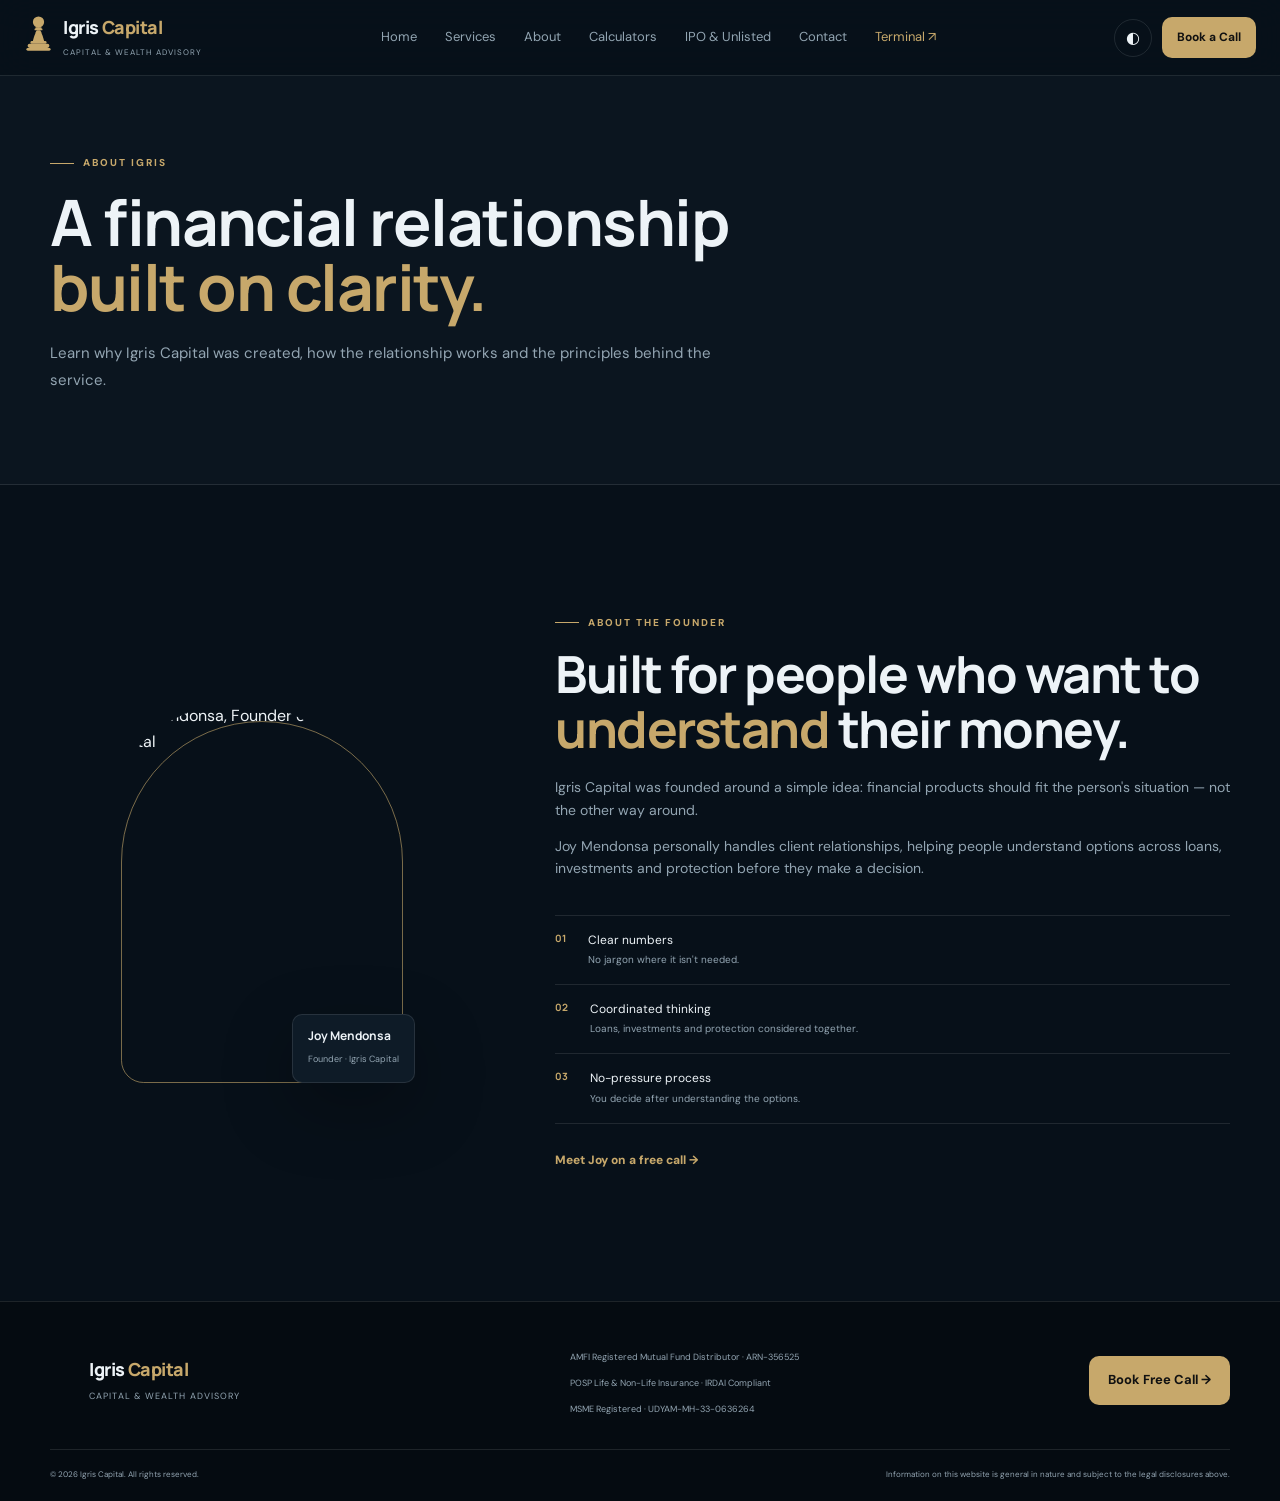
==== about.html @ 0362c97d "Update about.html" ====
<!doctype html><html lang="en"><head><meta charset="utf-8"><meta name="viewport" content="width=device-width,initial-scale=1">
<meta name="description" content="Igris Capital — Capital & Wealth Advisory">
<title>About | Igris Capital</title>
<link rel="icon" type="image/png" href="assets/igris-mark.png">
<link rel="preconnect" href="https://fonts.googleapis.com"><link rel="preconnect" href="https://fonts.gstatic.com" crossorigin>
<link href="https://fonts.googleapis.com/css2?family=DM+Sans:wght@400;500;600;700&family=Manrope:wght@500;600;700;800&display=swap" rel="stylesheet">
<link rel="stylesheet" href="styles.css"></head><body>
<div class="progress" id="progress"></div><header class="site-header" id="siteHeader">
<a aria-label="Igris Capital home" class="brand" href="index.html">
<span aria-hidden="true" class="brand-mark">
<svg role="img" viewbox="0 0 72 104">
<circle cx="36" cy="15" r="14"></circle><rect height="4" rx="2" width="16" x="28" y="28"></rect>
<rect height="4.5" rx="2.25" width="20" x="26" y="31"></rect>
<path d="M32 35.5C30 38 28 41 28 44c-2 4-4 10-6 18h28c-2-8-4-14-6-18 0-3-2-6-4-8.5z"></path>
<rect height="7" rx="3.5" width="40" x="16" y="62"></rect><rect height="10" rx="5" width="54" x="9" y="69"></rect><rect height="7" rx="3.5" width="60" x="6" y="79"></rect>
</svg>
</span>
<span><strong>Igris</strong><b>Capital</b><small>Capital &amp; Wealth Advisory</small></span>
</a>
<nav aria-label="Primary" class="desktop-nav">
<a href="index.html">Home</a><a href="services.html">Services</a><a href="about.html">About</a>
<a href="calculators.html">Calculators</a><a href="unlisted.html">IPO &amp; Unlisted</a><a href="contact.html">Contact</a>
<a class="nav-external" href="https://terminal.igriscapital.in" rel="noopener">Terminal ↗</a>
</nav>
<div class="header-actions">
<button aria-label="Toggle dark mode" class="theme-btn" id="themeBtn">◐</button>
<a class="btn btn-primary small" href="https://calendly.com/joy-igriscapital/30min" rel="noopener">Book a Call</a>
<button aria-label="Open menu" class="menu-btn" id="menuBtn"><i></i><i></i><i></i></button>
</div>
</header><div class="mobile-menu" id="mobileMenu">
<a href="index.html">Home</a><a href="services.html">Services</a><a href="about.html">About</a>
<a href="calculators.html">Calculators</a><a href="unlisted.html">IPO &amp; Unlisted</a><a href="contact.html">Contact</a>
<a href="https://terminal.igriscapital.in" rel="noopener">Igris Terminal ↗</a>
<a class="mobile-book" href="https://calendly.com/joy-igriscapital/30min" rel="noopener">Book Free Consultation</a>
</div><main><section class="page-title"><div class="container"><div class="eyebrow"><span></span> About Igris</div><h1>A financial relationship<br><em>built on clarity.</em></h1><p>Learn why Igris Capital was created, how the relationship works and the principles behind the service.</p></div></section><section class="about-section" id="about">
<div class="container about-grid">
<div class="portrait-wrap reveal"><div class="portrait-ring"></div><img alt="Joy Mendonsa, Founder of Igris Capital" src="assets/founder.jpg"/><div class="portrait-tag"><strong>Joy Mendonsa</strong><span>Founder · Igris Capital</span></div></div>
<div class="about-copy reveal delay-1"><div class="eyebrow"><span></span> About the founder</div><h2>Built for people who want to <em>understand</em> their money.</h2>
<p>Igris Capital was founded around a simple idea: financial products should fit the person's situation — not the other way around.</p>
<p>Joy Mendonsa personally handles client relationships, helping people understand options across loans, investments and protection before they make a decision.</p>
<div class="principles"><div><b>01</b><span>Clear numbers<br/><small>No jargon where it isn't needed.</small></span></div><div><b>02</b><span>Coordinated thinking<br/><small>Loans, investments and protection considered together.</small></span></div><div><b>03</b><span>No-pressure process<br/><small>You decide after understanding the options.</small></span></div></div>
<a class="text-link" href="https://calendly.com/joy-igriscapital/30min" rel="noopener">Meet Joy on a free call →</a>
</div>
</div>
</section></main><footer>
<div class="container footer-top">
<a class="brand" href="index.html"><span class="brand-mark"><svg viewbox="0 0 72 104"><use href="#footerPawn"></use></svg></span><span><strong>Igris</strong><b>Capital</b><small>Capital &amp; Wealth Advisory</small></span></a>
<div><small>AMFI Registered Mutual Fund Distributor · ARN-356525<br/>POSP Life &amp; Non-Life Insurance · IRDAI Compliant<br/>MSME Registered · UDYAM-MH-33-0636264</small></div>
<a class="btn btn-primary" href="https://calendly.com/joy-igriscapital/30min" rel="noopener">Book Free Call →</a>
</div>
<div class="container footer-bottom"><span>© 2026 Igris Capital. All rights reserved.</span><span>Information on this website is general in nature and subject to the legal disclosures above.</span></div>
</footer>
<script src="stats.js"></script><script src="app.js"></script></body></html>
---- styles.css ----
:root{--bg:#071019;--bg2:#0b151f;--card:#0e1b27;--text:#edf3f7;--muted:#93a5b2;--line:rgba(255,255,255,.10);--accent:#c7a86b;--accent2:#e1c98f;--white:#fff;--shadow:0 24px 70px rgba(0,0,0,.28)}
:root.light{--bg:#f6f4ef;--bg2:#eeece6;--card:#fff;--text:#15212b;--muted:#61707b;--line:rgba(21,33,43,.12);--accent:#9b7534;--accent2:#b98f48;--white:#fff;--shadow:0 24px 70px rgba(30,38,45,.10)}
*{box-sizing:border-box}html{scroll-behavior:smooth;scroll-padding-top:86px}body{margin:0;background:var(--bg);color:var(--text);font-family:"DM Sans",sans-serif;line-height:1.6}a{color:inherit;text-decoration:none}button,input,select,textarea{font:inherit}button{cursor:pointer}.container{width:min(1180px,calc(100% - 48px));margin:auto}
.progress{position:fixed;z-index:1000;left:0;top:0;height:3px;width:0;background:var(--accent);transition:width .08s}
.site-header{position:fixed;z-index:100;top:0;left:0;right:0;height:76px;padding:0 max(24px,calc((100vw - 1280px)/2));display:flex;align-items:center;justify-content:space-between;background:color-mix(in srgb,var(--bg) 82%,transparent);backdrop-filter:blur(18px);border-bottom:1px solid var(--line)}
.brand{display:flex;align-items:center;gap:10px}.brand-mark{width:29px;height:42px;display:block}.brand-mark svg{width:100%;height:100%;fill:var(--accent)}.brand strong,.brand b{font:800 18px/1 "Manrope";letter-spacing:-.5px}.brand strong{color:var(--text)}.brand b{color:var(--accent);margin-left:3px}.brand small{display:block;color:var(--muted);font-size:8px;letter-spacing:1.1px;text-transform:uppercase;margin-top:4px}
.desktop-nav{display:flex;align-items:center;gap:28px;font-size:13px;color:var(--muted)}.desktop-nav a{transition:.2s}.desktop-nav a:hover{color:var(--text)}.desktop-nav .nav-external{color:var(--accent)}.header-actions{display:flex;gap:10px;align-items:center}.theme-btn{border:1px solid var(--line);background:transparent;color:var(--text);width:38px;height:38px;border-radius:50%}.btn{display:inline-flex;align-items:center;justify-content:center;gap:9px;border:1px solid transparent;border-radius:10px;padding:13px 18px;font-size:13px;font-weight:700;transition:transform .2s,background .2s,border .2s}.btn:hover{transform:translateY(-2px)}.btn-primary{background:var(--accent);color:#111}.btn-primary:hover{background:var(--accent2)}.btn-primary.small{padding:10px 14px;font-size:12px}.btn-ghost{border-color:var(--line);background:transparent;color:var(--text)}.btn.full{width:100%}.menu-btn{display:none;width:40px;height:40px;border:1px solid var(--line);background:transparent;border-radius:9px}.menu-btn i{display:block;width:18px;height:1px;background:var(--text);margin:4px auto}.mobile-menu{display:none}
.hero{padding:150px 0 60px;min-height:760px;overflow:hidden;position:relative}.hero:before{content:"";position:absolute;width:650px;height:650px;right:-220px;top:60px;border-radius:50%;background:radial-gradient(circle,rgba(199,168,107,.13),transparent 68%);pointer-events:none}.hero-grid{width:min(1180px,calc(100% - 48px));margin:auto;display:grid;grid-template-columns:1.04fr .96fr;gap:60px;align-items:center}.eyebrow{font-size:10px;letter-spacing:2px;text-transform:uppercase;color:var(--accent);font-weight:800;display:flex;align-items:center;gap:9px}.eyebrow span{width:24px;height:1px;background:var(--accent)}h1,h2,h3{font-family:"Manrope";margin:0;letter-spacing:-1.5px}h1{font-size:clamp(48px,6.2vw,82px);line-height:.98;margin:20px 0 25px}h1 em,h2 em{color:var(--accent);font-style:normal}.lead{font-size:17px;line-height:1.8;color:var(--muted);max-width:630px}.actions{display:flex;gap:12px;flex-wrap:wrap;margin:30px 0 18px}.hero-note{font-size:11px;color:var(--muted)}.hero-note span{color:var(--accent)}
.hero-visual{min-height:500px;position:relative;display:flex;align-items:center;justify-content:center}.hero-pawn{width:220px;height:318px;display:grid;place-items:center;filter:drop-shadow(0 30px 45px rgba(0,0,0,.28));z-index:2}.hero-pawn svg{width:100%;height:100%;fill:var(--accent)}.orbit{position:absolute;border:1px solid rgba(199,168,107,.25);border-radius:50%;transform:rotate(-17deg)}.orbit-1{width:390px;height:190px}.orbit-2{width:510px;height:245px;opacity:.55;transform:rotate(28deg)}.floating-card{position:absolute;z-index:4;background:color-mix(in srgb,var(--card) 88%,transparent);backdrop-filter:blur(12px);border:1px solid var(--line);box-shadow:var(--shadow);padding:15px 17px;border-radius:13px;min-width:180px}.floating-card small,.result-main small,.calc-title small,.form-head small,.data-card small{display:block;font-size:9px;letter-spacing:1.5px;color:var(--muted);font-weight:800}.floating-card strong{display:block;font:800 27px/1.2 "Manrope";margin:4px 0}.floating-card span{font-size:10px;color:var(--muted)}.fc-a{left:0;top:70px}.fc-b{right:0;top:160px}.fc-c{left:40px;bottom:45px}
.stats-bar{width:min(1180px,calc(100% - 48px));margin:55px auto 0;border:1px solid var(--line);border-radius:16px;display:grid;grid-template-columns:repeat(4,1fr);background:var(--card)}.stats-bar div{padding:20px 22px;border-right:1px solid var(--line)}.stats-bar div:last-child{border-right:0}.stats-bar strong{display:block;font:800 25px "Manrope";color:var(--accent)}.stats-bar span{display:block;font-size:10px;color:var(--muted);margin-top:3px}
.trust-strip{border-top:1px solid var(--line);border-bottom:1px solid var(--line);padding:25px 0;background:var(--bg2)}.section-kicker{font-size:9px;text-transform:uppercase;letter-spacing:2px;color:var(--muted);margin-bottom:15px}.trust-grid{display:grid;grid-template-columns:repeat(6,1fr);gap:0}.trust-grid div{padding:8px 16px;border-right:1px solid var(--line)}.trust-grid div:first-child{padding-left:0}.trust-grid div:last-child{border:0}.trust-grid b{font:800 12px "Manrope";display:block}.trust-grid span{font-size:9px;color:var(--muted)}
.section{padding:120px 0}.section-head{display:grid;grid-template-columns:1fr .75fr;gap:60px;align-items:end;margin-bottom:55px}.section-head h2{font-size:clamp(35px,4vw,56px);line-height:1.05;margin-top:16px}.section-head>p{color:var(--muted);font-size:14px;line-height:1.8}
.service-grid{display:grid;grid-template-columns:repeat(2,1fr);gap:15px}.service-card{border:1px solid var(--line);background:var(--card);padding:30px;border-radius:16px;position:relative;min-height:310px;transition:.25s}.service-card:hover{transform:translateY(-5px);box-shadow:var(--shadow)}.service-card.featured{border-color:rgba(199,168,107,.45)}.service-no{position:absolute;right:22px;top:22px;font:700 11px "Manrope";color:var(--muted)}.icon{font-size:26px;color:var(--accent);margin-bottom:25px}.service-card h3{font-size:24px;margin-bottom:10px}.service-card p{color:var(--muted);font-size:13px;max-width:480px}.chips{display:flex;gap:7px;flex-wrap:wrap;margin:20px 0}.chips span{font-size:9px;padding:5px 8px;border:1px solid var(--line);border-radius:20px;color:var(--muted)}.service-card>a,.tool-card,.text-link,.data-card a{color:var(--accent);font-size:12px;font-weight:800}
.tools-section,.process-section,.secondary-pages{padding:105px 0;background:var(--bg2);border-top:1px solid var(--line);border-bottom:1px solid var(--line)}.tool-grid{display:grid;grid-template-columns:repeat(3,1fr);gap:15px}.tool-card{display:flex;gap:18px;padding:26px;background:var(--card);border:1px solid var(--line);border-radius:14px;color:var(--text);transition:.2s}.tool-card:hover{border-color:rgba(199,168,107,.45);transform:translateY(-4px)}.tool-icon{color:var(--accent);font:700 27px "Manrope"}.tool-card small{font-size:9px;letter-spacing:1.4px;color:var(--muted)}.tool-card h3{font-size:19px;margin:5px 0}.tool-card p{font-size:12px;color:var(--muted);line-height:1.7;margin:0}
.about-section{padding:130px 0}.about-grid{display:grid;grid-template-columns:.75fr 1.25fr;gap:100px;align-items:center}.portrait-wrap{width:300px;height:380px;position:relative;justify-self:center}.portrait-wrap img{width:270px;height:350px;object-fit:cover;object-position:50% 20%;border-radius:150px 150px 24px 24px;display:block;position:relative;z-index:2;filter:saturate(.9)}.portrait-ring{position:absolute;inset:18px 0 0 18px;border:1px solid var(--accent);border-radius:150px 150px 24px 24px;opacity:.6}.portrait-tag{position:absolute;z-index:4;bottom:0;right:-12px;background:var(--card);border:1px solid var(--line);padding:12px 15px;border-radius:10px;box-shadow:var(--shadow)}.portrait-tag strong{display:block;font:700 12px "Manrope"}.portrait-tag span{font-size:9px;color:var(--muted)}.about-copy h2{font-size:clamp(36px,4vw,58px);line-height:1.08;margin:15px 0 20px}.about-copy>p{color:var(--muted);font-size:14px;max-width:690px}.principles{border-top:1px solid var(--line);margin:35px 0 22px}.principles>div{display:flex;gap:22px;padding:15px 0;border-bottom:1px solid var(--line);font-size:12px}.principles b{font:700 10px "Manrope";color:var(--accent)}.principles small{color:var(--muted)}
.process-grid{display:grid;grid-template-columns:repeat(5,1fr);gap:1px;border:1px solid var(--line);background:var(--line)}.process-step{background:var(--card);padding:25px;min-height:200px}.process-step>b{font:800 11px "Manrope";color:var(--accent)}.process-step h3{font-size:17px;margin:30px 0 8px}.process-step p{font-size:11px;color:var(--muted)}
.calculator-section{padding:125px 0}.calc-shell{border:1px solid var(--line);background:var(--card);border-radius:18px;overflow:hidden}.calc-tabs{display:flex;border-bottom:1px solid var(--line);overflow:auto}.calc-tab{flex:1;min-width:130px;padding:17px 20px;background:transparent;color:var(--muted);border:0;border-right:1px solid var(--line);font-size:11px;font-weight:800}.calc-tab.active{color:var(--accent);background:rgba(199,168,107,.07)}.calc-panel{display:none;grid-template-columns:.8fr 1.2fr}.calc-panel.active{display:grid}.calc-inputs{padding:32px;border-right:1px solid var(--line)}.calc-title{margin-bottom:28px}.calc-title h3{font-size:25px;margin:6px 0}.calc-title p{color:var(--muted);font-size:11px}.calc-inputs label{display:block;font-size:10px;color:var(--muted);font-weight:700;margin:14px 0}.input-wrap{display:flex;align-items:center;border:1px solid var(--line);border-radius:9px;margin-top:6px;background:var(--bg);color:var(--muted)}.input-wrap span{padding:0 11px;font-size:11px}.input-wrap input{width:100%;border:0;outline:0;background:transparent;color:var(--text);padding:12px 8px;font-size:13px}.toggle-line{display:flex!important;align-items:center;gap:8px;color:var(--text)!important;margin-top:24px!important}.toggle-line input{accent-color:var(--accent)}.calc-result{padding:32px;display:flex;flex-direction:column;justify-content:center}.result-main{border-bottom:1px solid var(--line);padding-bottom:24px}.result-main strong{display:block;font:800 clamp(36px,4vw,56px) "Manrope";color:var(--accent);letter-spacing:-2px;margin:7px 0}.result-main span{font-size:10px;color:var(--muted)}.result-grid{display:grid;grid-template-columns:repeat(3,1fr);gap:12px;margin:20px 0}.result-grid div{border:1px solid var(--line);padding:13px;border-radius:9px}.result-grid small{display:block;color:var(--muted);font-size:9px}.result-grid b{display:block;margin-top:5px;font:700 13px "Manrope"}.calc-note{font-size:9px;color:var(--muted);margin-top:12px}.mini-chart{height:100px;display:flex;align-items:end;gap:8px;margin-top:18px;border-bottom:1px solid var(--line);padding:0 5px}.bar-wrap{height:100%;display:flex;align-items:end;flex:1;gap:1px;position:relative}.bar-returns{background:var(--accent);opacity:.75;width:50%}.bar-invested{background:var(--muted);opacity:.45;width:50%}.bar-yr{position:absolute;bottom:-20px;left:0;font-size:7px;color:var(--muted)}
.data-page-grid{display:grid;grid-template-columns:repeat(3,1fr);gap:15px}.data-card{padding:28px;background:var(--card);border:1px solid var(--line);border-radius:14px}.data-card h3{font-size:22px;margin:12px 0}.data-card p{font-size:12px;color:var(--muted);min-height:62px}.data-card span{font-size:10px;color:var(--muted)}
.contact-section{padding:125px 0}.contact-grid{display:grid;grid-template-columns:1fr .9fr;gap:90px;align-items:start}.contact-copy h2{font-size:clamp(40px,4.5vw,62px);line-height:1.05;margin:18px 0}.contact-copy>p{font-size:14px;color:var(--muted);max-width:520px}.contact-links{margin:35px 0;border-top:1px solid var(--line)}.contact-links a{display:flex;justify-content:space-between;padding:15px 0;border-bottom:1px solid var(--line);font-size:12px}.contact-links span{color:var(--muted)}.contact-links b{font-weight:700}.contact-meta{font-size:10px;color:var(--muted);line-height:1.8}.form-card{background:var(--card);border:1px solid var(--line);padding:30px;border-radius:16px;box-shadow:var(--shadow)}.form-head h3{font-size:27px;margin-top:6px}.form-card form{margin-top:25px}.form-row{display:grid;grid-template-columns:1fr 1fr;gap:10px}.form-card label{display:block;font-size:9px;color:var(--muted);font-weight:700;margin:11px 0}.form-card input,.form-card select,.form-card textarea{display:block;width:100%;margin-top:5px;padding:11px;border:1px solid var(--line);border-radius:8px;background:var(--bg);color:var(--text);outline:0;resize:vertical}.form-card input:focus,.form-card select:focus,.form-card textarea:focus{border-color:var(--accent)}.form-note{font-size:8px;color:var(--muted);text-align:center}.honeypot{position:absolute!important;left:-9999px!important}.form-success{text-align:center;padding:55px 20px}.success-mark{width:52px;height:52px;border-radius:50%;display:grid;place-items:center;background:rgba(199,168,107,.15);color:var(--accent);font-size:22px;margin:0 auto 20px}.form-success h3{font-size:28px}.form-success p{color:var(--muted);font-size:13px;margin-bottom:25px}.form-success .text-link{display:block;margin-top:20px}
.legal-section{padding:20px 0 80px;background:var(--bg2)}.legal-grid{border-top:1px solid var(--line)}details{border-bottom:1px solid var(--line)}summary{list-style:none;cursor:pointer;padding:20px 0;font:700 15px "Manrope"}summary::-webkit-details-marker{display:none}.legal-content{max-width:900px;padding:0 0 25px;color:var(--muted);font-size:11px;line-height:1.8}.legal-content h4{color:var(--text);font-size:12px;margin:18px 0 4px}
footer{border-top:1px solid var(--line);padding:40px 0 20px;background:#050b11}.footer-top{display:grid;grid-template-columns:1fr 1fr auto;gap:30px;align-items:center}.footer-top small{font-size:9px;color:var(--muted);line-height:1.8}.footer-bottom{border-top:1px solid var(--line);margin-top:30px;padding-top:18px;display:flex;justify-content:space-between;font-size:8px;color:var(--muted)}
.reveal{opacity:0;transform:translateY(18px);transition:opacity .7s ease,transform .7s ease}.reveal.show{opacity:1;transform:none}.delay-1{transition-delay:.08s}.delay-2{transition-delay:.16s}.delay-3{transition-delay:.24s}
@media(max-width:1000px){.desktop-nav{gap:16px}.header-actions .btn{display:none}.hero-grid{grid-template-columns:1fr}.hero-visual{min-height:430px;order:-1}.hero-copy{text-align:center}.eyebrow{justify-content:center}.lead{margin:auto}.actions{justify-content:center}.hero-note{text-align:center}.trust-grid{grid-template-columns:repeat(3,1fr)}.trust-grid div:nth-child(3){border:0}.section-head{grid-template-columns:1fr}.tool-grid,.data-page-grid{grid-template-columns:1fr}.about-grid{grid-template-columns:1fr;gap:55px}.portrait-wrap{justify-self:center}.process-grid{grid-template-columns:repeat(2,1fr)}.process-step:last-child{grid-column:span 2}.contact-grid{grid-template-columns:1fr;gap:50px}.calc-panel.active{grid-template-columns:1fr}.calc-inputs{border-right:0;border-bottom:1px solid var(--line)}}
@media(max-width:720px){.container,.hero-grid,.stats-bar{width:min(100% - 30px,1180px)}.site-header{height:68px;padding:0 15px}.desktop-nav{display:none}.theme-btn{display:none}.menu-btn{display:block}.mobile-menu{position:fixed;z-index:90;top:68px;left:12px;right:12px;background:var(--card);border:1px solid var(--line);border-radius:12px;padding:10px;display:none;flex-direction:column;box-shadow:var(--shadow)}.mobile-menu.open{display:flex}.mobile-menu a{padding:12px;border-bottom:1px solid var(--line);font-size:13px}.mobile-menu a:last-child{border:0}.mobile-book{color:var(--accent)}.hero{padding-top:120px;min-height:auto}.hero-visual{min-height:360px}.hero-pawn{width:150px;height:220px}.orbit-1{width:280px;height:140px}.orbit-2{width:340px;height:170px}.floating-card{min-width:135px;padding:10px}.floating-card strong{font-size:20px}.floating-card span{display:none}.fc-a{left:0;top:30px}.fc-b{right:0;top:95px}.fc-c{left:5px;bottom:20px}.stats-bar{grid-template-columns:1fr 1fr}.stats-bar div:nth-child(2){border-right:0}.stats-bar div:nth-child(-n+2){border-bottom:1px solid var(--line)}.trust-grid{grid-template-columns:1fr 1fr}.trust-grid div{border-bottom:1px solid var(--line)}.section,.calculator-section,.contact-section,.about-section{padding:80px 0}.service-grid{grid-template-columns:1fr}.service-card{min-height:auto}.process-grid{grid-template-columns:1fr}.process-step:last-child{grid-column:auto}.result-grid{grid-template-columns:1fr 1fr}.form-row{grid-template-columns:1fr}.footer-top{grid-template-columns:1fr}.footer-bottom{flex-direction:column;gap:8px}h1{font-size:48px}.section-head h2{font-size:40px}}
@media(prefers-reduced-motion:reduce){html{scroll-behavior:auto}.reveal{transition:none}.btn,.service-card,.tool-card{transition:none}}

/* Igris v2 — cleaner homepage + dedicated service/market pages */
.compact-section{padding-top:95px;padding-bottom:95px}.service-grid-compact .service-card{min-height:250px}.section-cta{margin-top:25px;text-align:right}
.ipo-teaser{padding:90px 0;background:var(--bg2);border-top:1px solid var(--line);border-bottom:1px solid var(--line)}.ipo-teaser-grid{display:grid;grid-template-columns:1.15fr .85fr;gap:70px;align-items:center}.ipo-teaser h2,.about-strip h2{font-size:clamp(38px,4vw,58px);line-height:1.05;margin:16px 0}.ipo-teaser p,.about-strip p{color:var(--muted);font-size:14px;line-height:1.8;max-width:650px}.ipo-teaser-panel{border:1px solid var(--line);background:var(--card);border-radius:16px;padding:28px;display:flex;flex-direction:column;gap:25px}.ipo-teaser-panel small{font-size:9px;letter-spacing:1.5px;color:var(--muted);font-weight:800}.ipo-teaser-panel strong{font:700 22px "Manrope";display:block;margin:6px 0}.ipo-teaser-panel span{font-size:11px;color:var(--muted);display:block}.about-strip{padding:100px 0}.about-strip-grid{display:grid;grid-template-columns:.8fr 1.2fr;gap:80px;align-items:center}.compact-tools{padding-top:90px;padding-bottom:90px}.compact-process{padding-top:90px;padding-bottom:90px}.home-contact{padding-top:95px;padding-bottom:110px}.contact-compact{border:1px solid var(--line);background:var(--card);border-radius:18px;padding:45px 50px;display:flex;justify-content:space-between;align-items:center;gap:40px}.contact-compact h2{font-size:clamp(36px,4vw,54px);line-height:1.05;margin:15px 0}.contact-compact p{color:var(--muted);font-size:13px}.contact-compact-actions{display:flex;gap:10px;flex-wrap:wrap;flex-shrink:0}
.page-title{padding:155px 0 75px;border-bottom:1px solid var(--line);background:var(--bg2)}.page-title h1{font-size:clamp(46px,6vw,76px);margin:18px 0 20px}.page-title p{color:var(--muted);max-width:700px;font-size:15px;line-height:1.8}
.service-detail-section{padding:20px 0 110px}.service-detail{display:grid;grid-template-columns:90px 1fr;gap:35px;padding:75px 0;border-bottom:1px solid var(--line)}.service-detail-num{font:800 14px "Manrope";color:var(--accent);padding-top:6px}.service-detail-main h2{font-size:clamp(38px,4vw,58px);line-height:1.05;margin:17px 0}.service-detail-main>p{max-width:760px;color:var(--muted);font-size:14px;line-height:1.8}.detail-cols{display:grid;grid-template-columns:1fr 1fr;gap:70px;margin-top:35px;padding-top:25px;border-top:1px solid var(--line)}.detail-cols h3{font-size:16px;margin-bottom:12px}.detail-cols p,.detail-cols li{font-size:12px;color:var(--muted);line-height:1.8}.detail-cols ul{margin:0;padding-left:18px}.detail-cols .text-link{display:inline-block;margin-top:12px}.service-cta{display:flex;align-items:center;justify-content:space-between;gap:30px;border:1px solid var(--line);border-radius:18px;background:var(--card);padding:45px 50px}.service-cta h2{font-size:clamp(35px,4vw,54px);line-height:1.05;margin:15px 0}.service-cta p{color:var(--muted);font-size:13px}

/* Market / IPO page */
.market-section{padding:90px 0}.market-section.alt{background:var(--bg2);border-top:1px solid var(--line);border-bottom:1px solid var(--line)}.compact-head{margin-bottom:35px}.market-rail{display:grid;grid-template-columns:repeat(3,1fr);gap:15px}.market-card,.performance-card,.unlisted-card{background:var(--card);border:1px solid var(--line);border-radius:15px;padding:26px;min-height:210px}.market-card small,.performance-card small,.unlisted-card small{font-size:9px;letter-spacing:1.4px;color:var(--muted);font-weight:800}.market-card h3,.performance-card h3,.unlisted-card h3{font-size:21px;margin:13px 0 9px}.market-card p,.performance-card p,.unlisted-card p{font-size:12px;color:var(--muted);line-height:1.7}.market-card span,.performance-card span,.unlisted-card span{font-size:9px;color:var(--accent);display:block;margin-top:18px}.performance-grid,.unlisted-grid{display:grid;grid-template-columns:repeat(3,1fr);gap:15px}.market-disclaimer{padding:25px 0;background:var(--bg);border-top:1px solid var(--line)}.market-disclaimer p{font-size:10px;color:var(--muted);max-width:900px;margin:0}.unlisted-card{min-height:190px}

/* Keep market page legible when data cards become populated */
.market-card:hover,.performance-card:hover,.unlisted-card:hover{border-color:rgba(199,168,107,.45);transform:translateY(-3px);transition:.2s}

@media(max-width:1000px){.ipo-teaser-grid,.about-strip-grid{grid-template-columns:1fr}.market-rail,.performance-grid,.unlisted-grid{grid-template-columns:1fr 1fr}.service-detail{grid-template-columns:55px 1fr}.detail-cols{gap:35px}}
@media(max-width:720px){.ipo-teaser,.about-strip{padding:75px 0}.contact-compact{padding:30px 25px;display:block}.contact-compact-actions{margin-top:25px}.page-title{padding:125px 0 55px}.service-detail{grid-template-columns:1fr;gap:12px;padding:55px 0}.detail-cols{grid-template-columns:1fr;gap:25px}.service-cta{display:block;padding:30px 25px}.service-cta .btn{margin-top:20px}.market-section{padding:70px 0}.market-rail,.performance-grid,.unlisted-grid{grid-template-columns:1fr}}


/* Final cleanup */
.service-no{display:none}
.service-card .icon{width:34px;height:34px;margin-bottom:30px;display:flex;align-items:center}
.service-card .icon svg{width:30px;height:30px;fill:none;stroke:currentColor;stroke-width:1.7;stroke-linecap:round;stroke-linejoin:round}
.service-card h3{font-size:22px}
.service-grid-compact .service-card{min-height:250px}
.stats-bar{display:none}

/* Keep inner pages typographically consistent with the homepage */
.page-title h1{font-size:clamp(42px,5vw,64px);line-height:1.02}
.service-detail-main h2{font-size:clamp(34px,3.6vw,48px);line-height:1.06}
.calculator-hero h1,.calculator-section h1{font-size:clamp(42px,5vw,64px)}
.calculator-card h3,.result-main h3{font-size:20px}
.contact-copy h2{font-size:clamp(38px,4vw,54px)}
.about-copy h2{font-size:clamp(36px,4vw,52px)}
@media(max-width:720px){.page-title h1{font-size:44px}.service-detail-main h2{font-size:36px}.contact-copy h2{font-size:40px}}
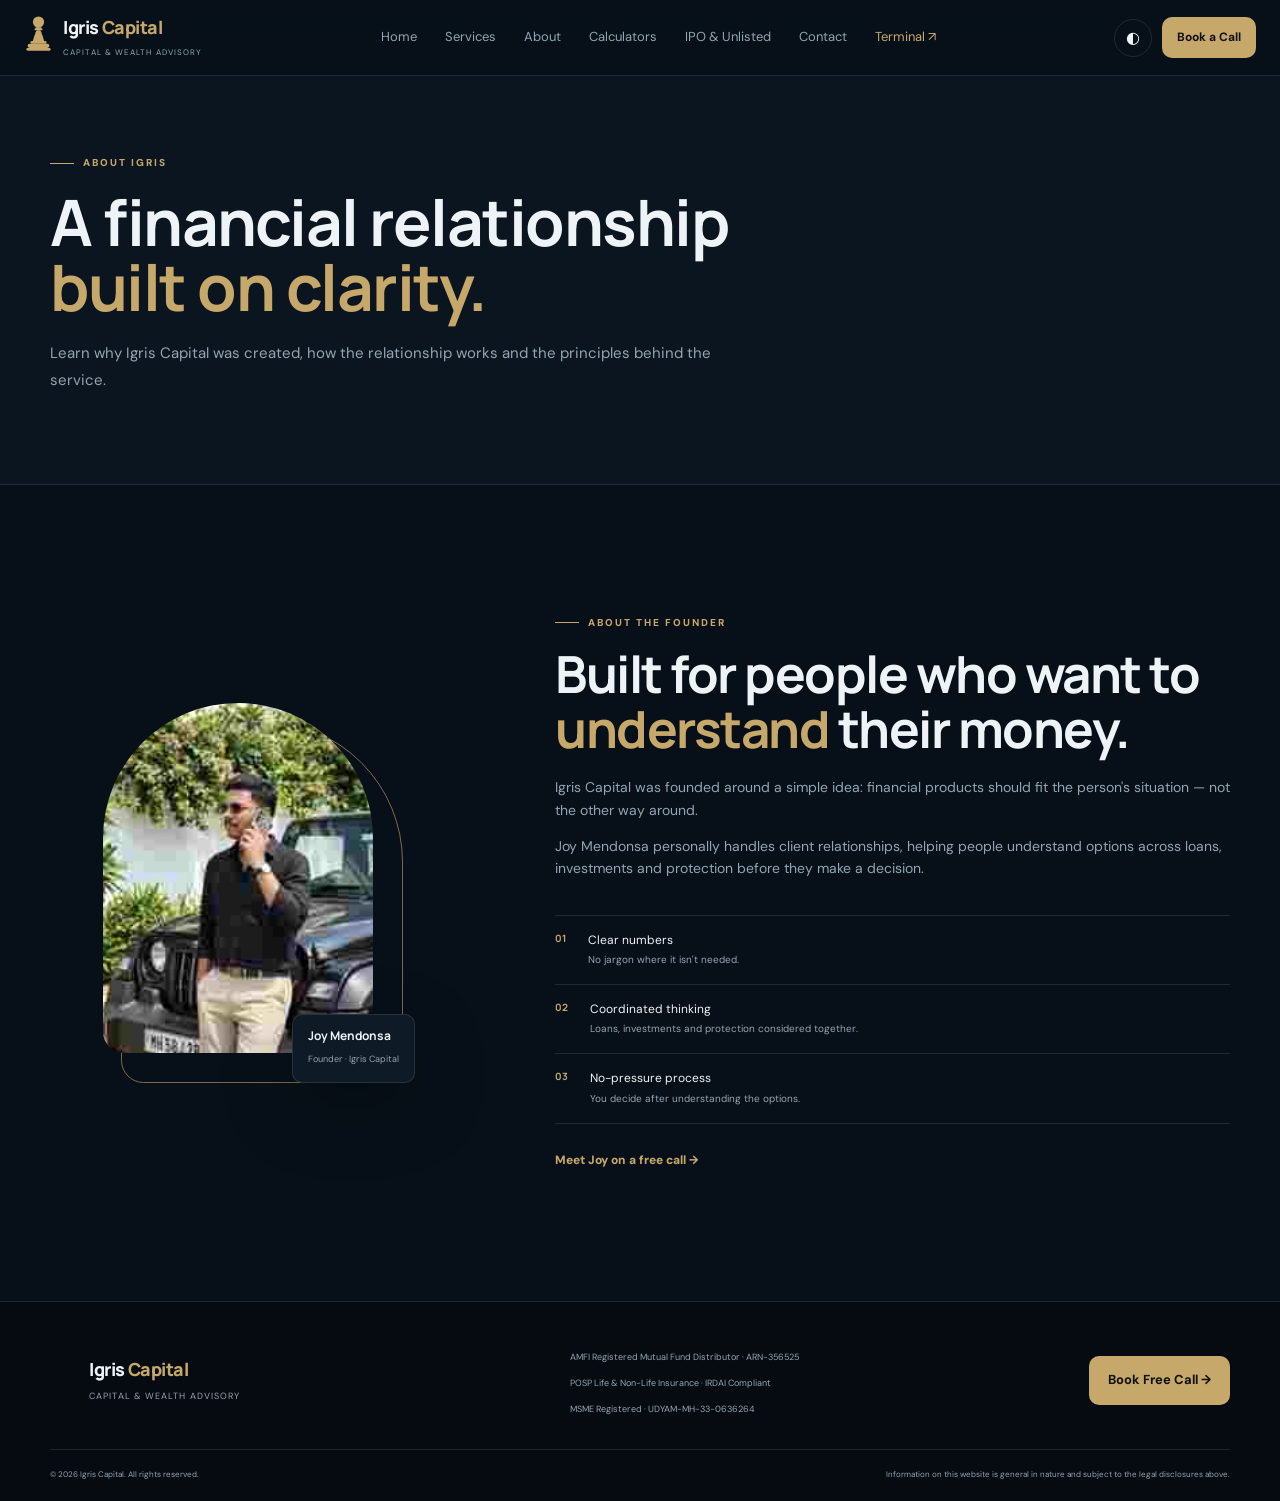
==== commit afbd2be4: "Use founder photo from assets" ====
--- a/about.html
+++ b/about.html
@@ -1,7 +1,7 @@
 <!doctype html><html lang="en"><head><meta charset="utf-8"><meta name="viewport" content="width=device-width,initial-scale=1">
 <meta name="description" content="Igris Capital — Capital & Wealth Advisory">
 <title>About | Igris Capital</title>
-<link rel="icon" type="image/png" href="assets/igris-mark.png">
+<link rel="icon" type="image/png" href="assets/igris-logo.svg">
 <link rel="preconnect" href="https://fonts.googleapis.com"><link rel="preconnect" href="https://fonts.gstatic.com" crossorigin>
 <link href="https://fonts.googleapis.com/css2?family=DM+Sans:wght@400;500;600;700&family=Manrope:wght@500;600;700;800&display=swap" rel="stylesheet">
 <link rel="stylesheet" href="styles.css"></head><body>
@@ -34,7 +34,7 @@
 <a class="mobile-book" href="https://calendly.com/joy-igriscapital/30min" rel="noopener">Book Free Consultation</a>
 </div><main><section class="page-title"><div class="container"><div class="eyebrow"><span></span> About Igris</div><h1>A financial relationship<br><em>built on clarity.</em></h1><p>Learn why Igris Capital was created, how the relationship works and the principles behind the service.</p></div></section><section class="about-section" id="about">
 <div class="container about-grid">
-<div class="portrait-wrap reveal"><div class="portrait-ring"></div><img alt="Joy Mendonsa, Founder of Igris Capital" src="assets/founder.jpg"/><div class="portrait-tag"><strong>Joy Mendonsa</strong><span>Founder · Igris Capital</span></div></div>
+<div class="portrait-wrap reveal"><div class="portrait-ring"></div><img alt="Joy Mendonsa, Founder of Igris Capital" src="assets/founder.svg"/><div class="portrait-tag"><strong>Joy Mendonsa</strong><span>Founder · Igris Capital</span></div></div>
 <div class="about-copy reveal delay-1"><div class="eyebrow"><span></span> About the founder</div><h2>Built for people who want to <em>understand</em> their money.</h2>
 <p>Igris Capital was founded around a simple idea: financial products should fit the person's situation — not the other way around.</p>
 <p>Joy Mendonsa personally handles client relationships, helping people understand options across loans, investments and protection before they make a decision.</p>
--- a/styles.css
+++ b/styles.css
@@ -29,7 +29,7 @@
 .compact-section{padding-top:95px;padding-bottom:95px}.service-grid-compact .service-card{min-height:250px}.section-cta{margin-top:25px;text-align:right}
 .ipo-teaser{padding:90px 0;background:var(--bg2);border-top:1px solid var(--line);border-bottom:1px solid var(--line)}.ipo-teaser-grid{display:grid;grid-template-columns:1.15fr .85fr;gap:70px;align-items:center}.ipo-teaser h2,.about-strip h2{font-size:clamp(38px,4vw,58px);line-height:1.05;margin:16px 0}.ipo-teaser p,.about-strip p{color:var(--muted);font-size:14px;line-height:1.8;max-width:650px}.ipo-teaser-panel{border:1px solid var(--line);background:var(--card);border-radius:16px;padding:28px;display:flex;flex-direction:column;gap:25px}.ipo-teaser-panel small{font-size:9px;letter-spacing:1.5px;color:var(--muted);font-weight:800}.ipo-teaser-panel strong{font:700 22px "Manrope";display:block;margin:6px 0}.ipo-teaser-panel span{font-size:11px;color:var(--muted);display:block}.about-strip{padding:100px 0}.about-strip-grid{display:grid;grid-template-columns:.8fr 1.2fr;gap:80px;align-items:center}.compact-tools{padding-top:90px;padding-bottom:90px}.compact-process{padding-top:90px;padding-bottom:90px}.home-contact{padding-top:95px;padding-bottom:110px}.contact-compact{border:1px solid var(--line);background:var(--card);border-radius:18px;padding:45px 50px;display:flex;justify-content:space-between;align-items:center;gap:40px}.contact-compact h2{font-size:clamp(36px,4vw,54px);line-height:1.05;margin:15px 0}.contact-compact p{color:var(--muted);font-size:13px}.contact-compact-actions{display:flex;gap:10px;flex-wrap:wrap;flex-shrink:0}
 .page-title{padding:155px 0 75px;border-bottom:1px solid var(--line);background:var(--bg2)}.page-title h1{font-size:clamp(46px,6vw,76px);margin:18px 0 20px}.page-title p{color:var(--muted);max-width:700px;font-size:15px;line-height:1.8}
-.service-detail-section{padding:20px 0 110px}.service-detail{display:grid;grid-template-columns:90px 1fr;gap:35px;padding:75px 0;border-bottom:1px solid var(--line)}.service-detail-num{font:800 14px "Manrope";color:var(--accent);padding-top:6px}.service-detail-main h2{font-size:clamp(38px,4vw,58px);line-height:1.05;margin:17px 0}.service-detail-main>p{max-width:760px;color:var(--muted);font-size:14px;line-height:1.8}.detail-cols{display:grid;grid-template-columns:1fr 1fr;gap:70px;margin-top:35px;padding-top:25px;border-top:1px solid var(--line)}.detail-cols h3{font-size:16px;margin-bottom:12px}.detail-cols p,.detail-cols li{font-size:12px;color:var(--muted);line-height:1.8}.detail-cols ul{margin:0;padding-left:18px}.detail-cols .text-link{display:inline-block;margin-top:12px}.service-cta{display:flex;align-items:center;justify-content:space-between;gap:30px;border:1px solid var(--line);border-radius:18px;background:var(--card);padding:45px 50px}.service-cta h2{font-size:clamp(35px,4vw,54px);line-height:1.05;margin:15px 0}.service-cta p{color:var(--muted);font-size:13px}
+.service-detail-section{padding:20px 0 110px}.service-detail{display:grid;grid-template-columns:1fr;gap:0;padding:75px 0;border-bottom:1px solid var(--line)}.service-detail-num{font:800 14px "Manrope";color:var(--accent);padding-top:6px}.service-detail-main h2{font-size:clamp(38px,4vw,58px);line-height:1.05;margin:17px 0}.service-detail-main>p{max-width:760px;color:var(--muted);font-size:14px;line-height:1.8}.detail-cols{display:grid;grid-template-columns:1fr 1fr;gap:70px;margin-top:35px;padding-top:25px;border-top:1px solid var(--line)}.detail-cols h3{font-size:16px;letter-spacing:-.25px;word-spacing:3px;margin-bottom:18px}.detail-cols p,.detail-cols li{font-size:12px;color:var(--muted);line-height:1.8}.detail-cols ul{margin:0;padding-left:18px}.detail-cols .text-link{display:inline-block;margin-top:12px}.service-cta{display:flex;align-items:center;justify-content:space-between;gap:30px;border:1px solid var(--line);border-radius:18px;background:var(--card);padding:45px 50px}.service-cta h2{font-size:clamp(35px,4vw,54px);line-height:1.05;margin:15px 0}.service-cta p{color:var(--muted);font-size:13px}
 
 /* Market / IPO page */
 .market-section{padding:90px 0}.market-section.alt{background:var(--bg2);border-top:1px solid var(--line);border-bottom:1px solid var(--line)}.compact-head{margin-bottom:35px}.market-rail{display:grid;grid-template-columns:repeat(3,1fr);gap:15px}.market-card,.performance-card,.unlisted-card{background:var(--card);border:1px solid var(--line);border-radius:15px;padding:26px;min-height:210px}.market-card small,.performance-card small,.unlisted-card small{font-size:9px;letter-spacing:1.4px;color:var(--muted);font-weight:800}.market-card h3,.performance-card h3,.unlisted-card h3{font-size:21px;margin:13px 0 9px}.market-card p,.performance-card p,.unlisted-card p{font-size:12px;color:var(--muted);line-height:1.7}.market-card span,.performance-card span,.unlisted-card span{font-size:9px;color:var(--accent);display:block;margin-top:18px}.performance-grid,.unlisted-grid{display:grid;grid-template-columns:repeat(3,1fr);gap:15px}.market-disclaimer{padding:25px 0;background:var(--bg);border-top:1px solid var(--line)}.market-disclaimer p{font-size:10px;color:var(--muted);max-width:900px;margin:0}.unlisted-card{min-height:190px}
@@ -37,8 +37,8 @@
 /* Keep market page legible when data cards become populated */
 .market-card:hover,.performance-card:hover,.unlisted-card:hover{border-color:rgba(199,168,107,.45);transform:translateY(-3px);transition:.2s}
 
-@media(max-width:1000px){.ipo-teaser-grid,.about-strip-grid{grid-template-columns:1fr}.market-rail,.performance-grid,.unlisted-grid{grid-template-columns:1fr 1fr}.service-detail{grid-template-columns:55px 1fr}.detail-cols{gap:35px}}
-@media(max-width:720px){.ipo-teaser,.about-strip{padding:75px 0}.contact-compact{padding:30px 25px;display:block}.contact-compact-actions{margin-top:25px}.page-title{padding:125px 0 55px}.service-detail{grid-template-columns:1fr;gap:12px;padding:55px 0}.detail-cols{grid-template-columns:1fr;gap:25px}.service-cta{display:block;padding:30px 25px}.service-cta .btn{margin-top:20px}.market-section{padding:70px 0}.market-rail,.performance-grid,.unlisted-grid{grid-template-columns:1fr}}
+@media(max-width:1000px){.ipo-teaser-grid,.about-strip-grid{grid-template-columns:1fr}.market-rail,.performance-grid,.unlisted-grid{grid-template-columns:1fr 1fr}.service-detail{grid-template-columns:1fr}.detail-cols{gap:35px}}
+@media(max-width:720px){.ipo-teaser,.about-strip{padding:75px 0}.contact-compact{padding:30px 25px;display:block}.contact-compact-actions{margin-top:25px}.page-title{padding:125px 0 55px}.service-detail{grid-template-columns:1fr;gap:0;padding:55px 0}.detail-cols{grid-template-columns:1fr;gap:25px}.service-cta{display:block;padding:30px 25px}.service-cta .btn{margin-top:20px}.market-section{padding:70px 0}.market-rail,.performance-grid,.unlisted-grid{grid-template-columns:1fr}}
 
 
 /* Final cleanup */
@@ -57,3 +57,28 @@
 .contact-copy h2{font-size:clamp(38px,4vw,54px)}
 .about-copy h2{font-size:clamp(36px,4vw,52px)}
 @media(max-width:720px){.page-title h1{font-size:44px}.service-detail-main h2{font-size:36px}.contact-copy h2{font-size:40px}}
+
+
+/* IPO Watch live data layer */
+.live-feed-status{display:inline-flex;margin-top:18px;padding:7px 11px;border:1px solid var(--line);border-radius:999px;font-size:10px;color:var(--muted);background:var(--card)}
+.ipo-table-wrap{overflow:auto;border:1px solid var(--line);border-radius:15px;background:var(--card)}
+.ipo-table{width:100%;border-collapse:collapse;min-width:900px}
+.ipo-table th,.ipo-table td{padding:15px 16px;text-align:left;border-bottom:1px solid var(--line);font-size:12px;vertical-align:middle}
+.ipo-table th{font-size:10px;letter-spacing:1px;text-transform:uppercase;color:var(--muted);background:var(--bg2);white-space:nowrap}
+.ipo-table tr:last-child td{border-bottom:0}
+.ipo-table td strong{display:block;color:var(--text)}
+.ipo-table td small{display:block;margin-top:4px;font-size:9px;color:var(--muted)}
+.ipo-table a,.live-meta a{color:var(--accent);text-decoration:none;font-weight:700}
+.ipo-table a:hover,.live-meta a:hover{text-decoration:underline}
+.data-empty{padding:26px;text-align:center;color:var(--muted);font-size:12px}
+.unlisted-live-grid{display:grid;grid-template-columns:repeat(3,1fr);gap:15px}
+.unlisted-live-card{background:var(--card);border:1px solid var(--line);border-radius:15px;padding:24px;min-height:180px}
+.unlisted-live-card .live-top{display:flex;justify-content:space-between;gap:12px;align-items:center}
+.unlisted-live-card small{font-size:9px;letter-spacing:1.4px;color:var(--muted);font-weight:800}
+.unlisted-live-card .live-top span{font-size:9px;color:var(--accent)}
+.unlisted-live-card h3{font-size:20px;margin:18px 0 8px}
+.unlisted-live-card .live-price{font:800 25px/1.2 "Manrope";color:var(--accent)}
+.unlisted-live-card p{font-size:11px;color:var(--muted);line-height:1.7;margin:12px 0}
+.live-meta{display:flex;justify-content:space-between;gap:12px;padding-top:12px;border-top:1px solid var(--line);font-size:9px;color:var(--muted)}
+@media(max-width:900px){.unlisted-live-grid{grid-template-columns:1fr 1fr}}
+@media(max-width:720px){.unlisted-live-grid{grid-template-columns:1fr}.ipo-table{min-width:760px}}
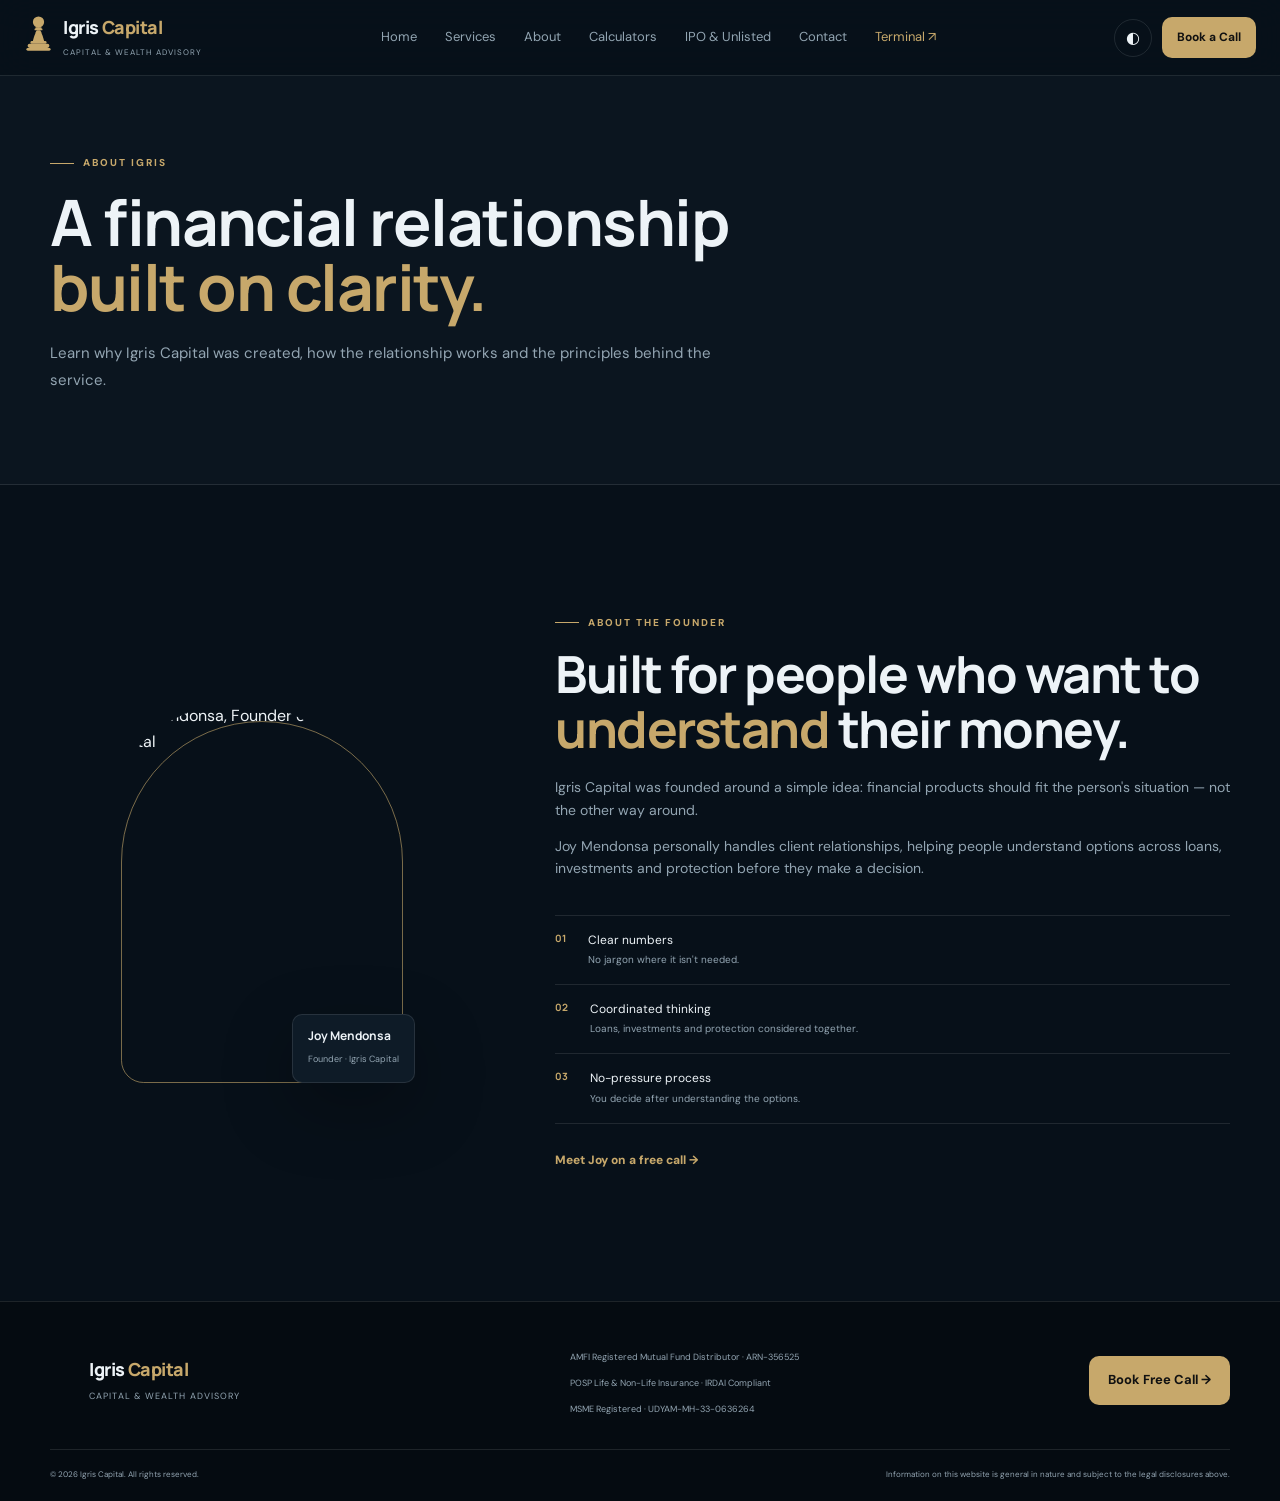
==== commit 5b01227e: "Use high-resolution founder photo" ====
--- a/about.html
+++ b/about.html
@@ -34,7 +34,7 @@
 <a class="mobile-book" href="https://calendly.com/joy-igriscapital/30min" rel="noopener">Book Free Consultation</a>
 </div><main><section class="page-title"><div class="container"><div class="eyebrow"><span></span> About Igris</div><h1>A financial relationship<br><em>built on clarity.</em></h1><p>Learn why Igris Capital was created, how the relationship works and the principles behind the service.</p></div></section><section class="about-section" id="about">
 <div class="container about-grid">
-<div class="portrait-wrap reveal"><div class="portrait-ring"></div><img alt="Joy Mendonsa, Founder of Igris Capital" src="assets/founder.svg"/><div class="portrait-tag"><strong>Joy Mendonsa</strong><span>Founder · Igris Capital</span></div></div>
+<div class="portrait-wrap reveal"><div class="portrait-ring"></div><img alt="Joy Mendonsa, Founder of Igris Capital" src="assets/founder.jpg"/><div class="portrait-tag"><strong>Joy Mendonsa</strong><span>Founder · Igris Capital</span></div></div>
 <div class="about-copy reveal delay-1"><div class="eyebrow"><span></span> About the founder</div><h2>Built for people who want to <em>understand</em> their money.</h2>
 <p>Igris Capital was founded around a simple idea: financial products should fit the person's situation — not the other way around.</p>
 <p>Joy Mendonsa personally handles client relationships, helping people understand options across loans, investments and protection before they make a decision.</p>
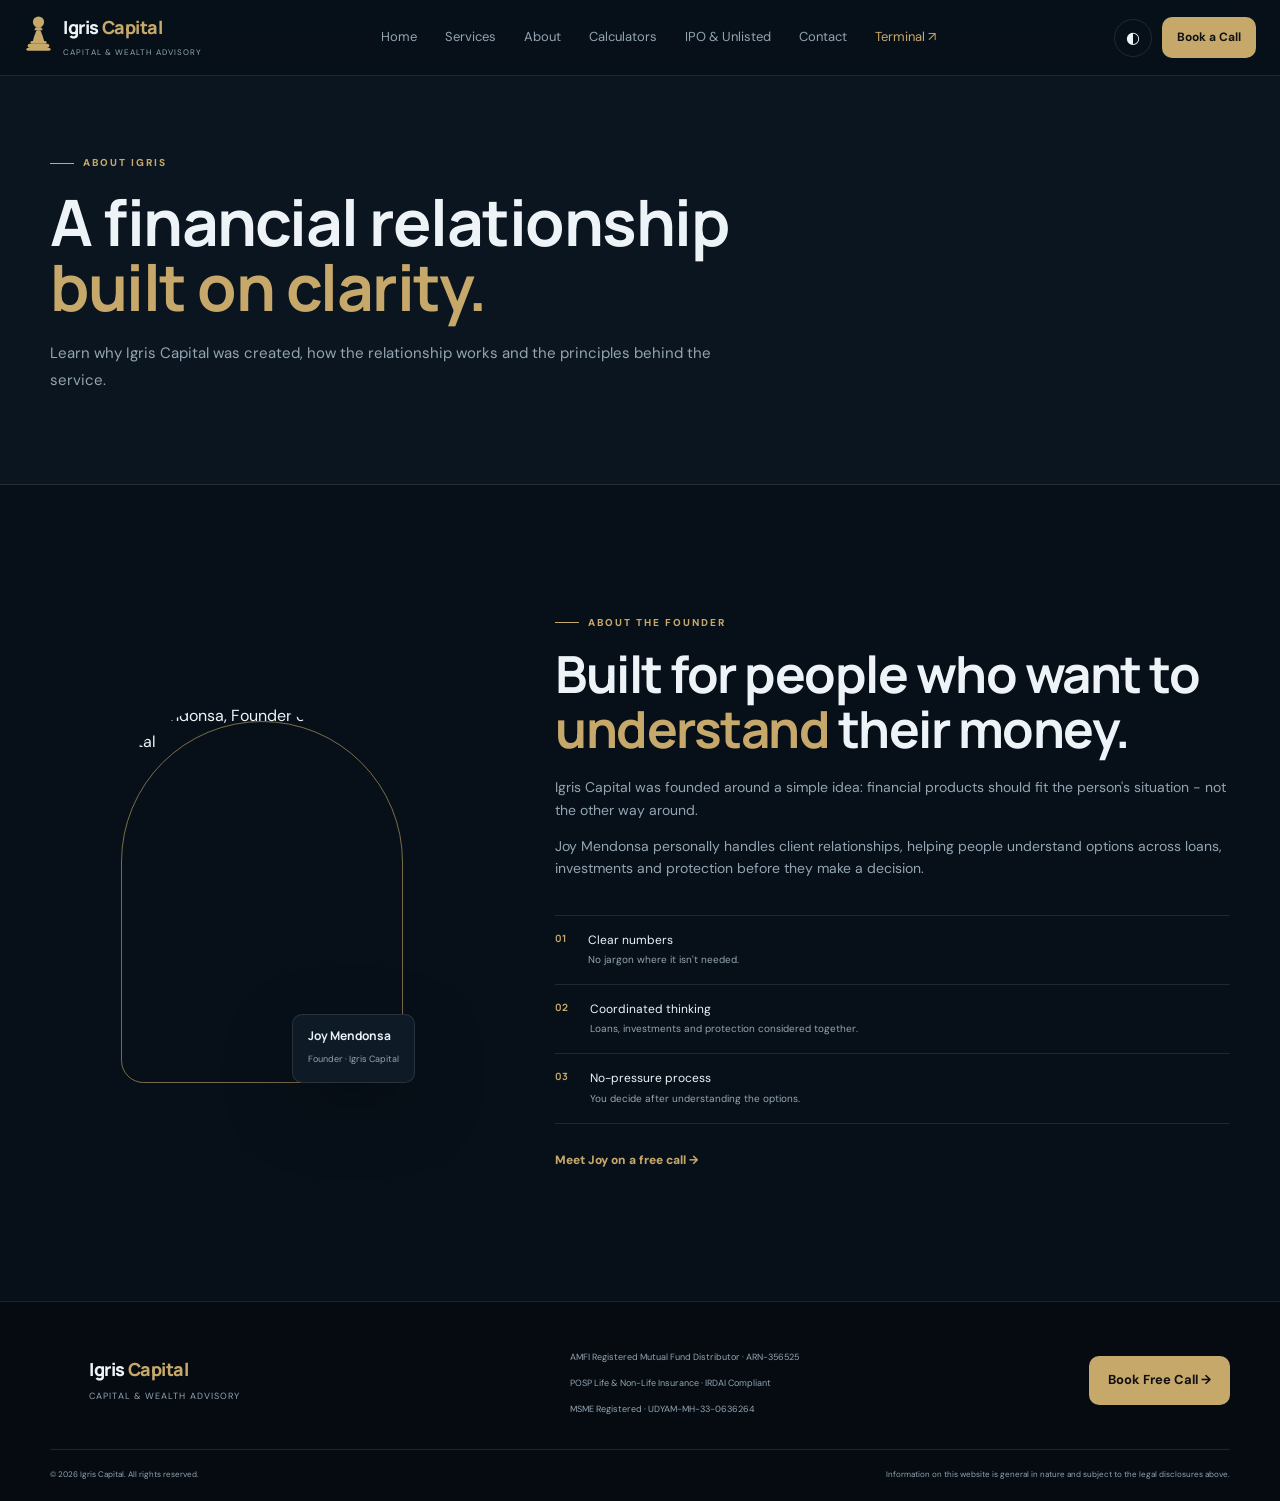
==== commit 4c314de0: "Replace long dashes with standard hyphens" ====
--- a/about.html
+++ b/about.html
@@ -1,5 +1,5 @@
 <!doctype html><html lang="en"><head><meta charset="utf-8"><meta name="viewport" content="width=device-width,initial-scale=1">
-<meta name="description" content="Igris Capital — Capital & Wealth Advisory">
+<meta name="description" content="Igris Capital - Capital & Wealth Advisory">
 <title>About | Igris Capital</title>
 <link rel="icon" type="image/png" href="assets/igris-logo.svg">
 <link rel="preconnect" href="https://fonts.googleapis.com"><link rel="preconnect" href="https://fonts.gstatic.com" crossorigin>
@@ -36,7 +36,7 @@
 <div class="container about-grid">
 <div class="portrait-wrap reveal"><div class="portrait-ring"></div><img alt="Joy Mendonsa, Founder of Igris Capital" src="assets/founder.jpg"/><div class="portrait-tag"><strong>Joy Mendonsa</strong><span>Founder · Igris Capital</span></div></div>
 <div class="about-copy reveal delay-1"><div class="eyebrow"><span></span> About the founder</div><h2>Built for people who want to <em>understand</em> their money.</h2>
-<p>Igris Capital was founded around a simple idea: financial products should fit the person's situation — not the other way around.</p>
+<p>Igris Capital was founded around a simple idea: financial products should fit the person's situation - not the other way around.</p>
 <p>Joy Mendonsa personally handles client relationships, helping people understand options across loans, investments and protection before they make a decision.</p>
 <div class="principles"><div><b>01</b><span>Clear numbers<br/><small>No jargon where it isn't needed.</small></span></div><div><b>02</b><span>Coordinated thinking<br/><small>Loans, investments and protection considered together.</small></span></div><div><b>03</b><span>No-pressure process<br/><small>You decide after understanding the options.</small></span></div></div>
 <a class="text-link" href="https://calendly.com/joy-igriscapital/30min" rel="noopener">Meet Joy on a free call →</a>
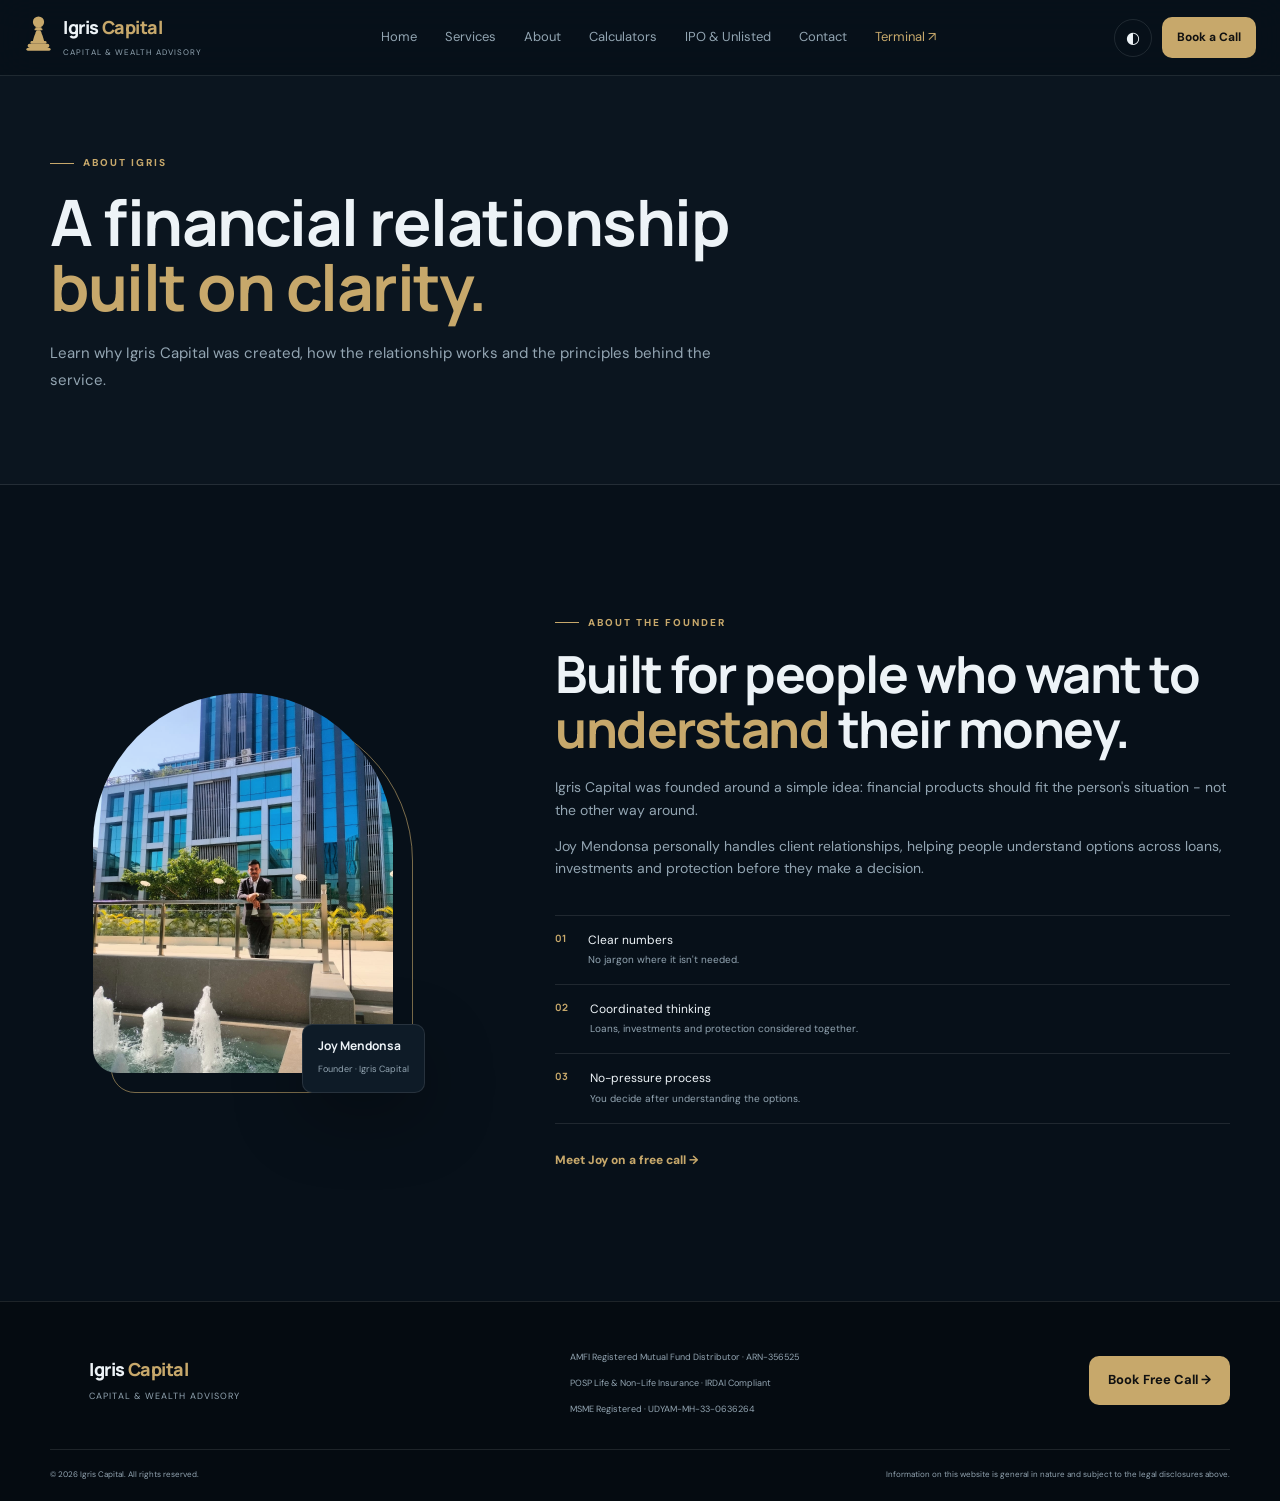
==== commit 6d3ae957: "Fix founder photo path to existing Founder.jpeg" ====
--- a/about.html
+++ b/about.html
@@ -34,7 +34,7 @@
 <a class="mobile-book" href="https://calendly.com/joy-igriscapital/30min" rel="noopener">Book Free Consultation</a>
 </div><main><section class="page-title"><div class="container"><div class="eyebrow"><span></span> About Igris</div><h1>A financial relationship<br><em>built on clarity.</em></h1><p>Learn why Igris Capital was created, how the relationship works and the principles behind the service.</p></div></section><section class="about-section" id="about">
 <div class="container about-grid">
-<div class="portrait-wrap reveal"><div class="portrait-ring"></div><img alt="Joy Mendonsa, Founder of Igris Capital" src="assets/founder.jpg"/><div class="portrait-tag"><strong>Joy Mendonsa</strong><span>Founder · Igris Capital</span></div></div>
+<div class="portrait-wrap reveal"><div class="portrait-ring"></div><img alt="Joy Mendonsa, Founder of Igris Capital" src="assets/Founder.jpeg"/><div class="portrait-tag"><strong>Joy Mendonsa</strong><span>Founder · Igris Capital</span></div></div>
 <div class="about-copy reveal delay-1"><div class="eyebrow"><span></span> About the founder</div><h2>Built for people who want to <em>understand</em> their money.</h2>
 <p>Igris Capital was founded around a simple idea: financial products should fit the person's situation - not the other way around.</p>
 <p>Joy Mendonsa personally handles client relationships, helping people understand options across loans, investments and protection before they make a decision.</p>
--- a/styles.css
+++ b/styles.css
@@ -13,7 +13,7 @@
 .section{padding:120px 0}.section-head{display:grid;grid-template-columns:1fr .75fr;gap:60px;align-items:end;margin-bottom:55px}.section-head h2{font-size:clamp(35px,4vw,56px);line-height:1.05;margin-top:16px}.section-head>p{color:var(--muted);font-size:14px;line-height:1.8}
 .service-grid{display:grid;grid-template-columns:repeat(2,1fr);gap:15px}.service-card{border:1px solid var(--line);background:var(--card);padding:30px;border-radius:16px;position:relative;min-height:310px;transition:.25s}.service-card:hover{transform:translateY(-5px);box-shadow:var(--shadow)}.service-card.featured{border-color:rgba(199,168,107,.45)}.service-no{position:absolute;right:22px;top:22px;font:700 11px "Manrope";color:var(--muted)}.icon{font-size:26px;color:var(--accent);margin-bottom:25px}.service-card h3{font-size:24px;margin-bottom:10px}.service-card p{color:var(--muted);font-size:13px;max-width:480px}.chips{display:flex;gap:7px;flex-wrap:wrap;margin:20px 0}.chips span{font-size:9px;padding:5px 8px;border:1px solid var(--line);border-radius:20px;color:var(--muted)}.service-card>a,.tool-card,.text-link,.data-card a{color:var(--accent);font-size:12px;font-weight:800}
 .tools-section,.process-section,.secondary-pages{padding:105px 0;background:var(--bg2);border-top:1px solid var(--line);border-bottom:1px solid var(--line)}.tool-grid{display:grid;grid-template-columns:repeat(3,1fr);gap:15px}.tool-card{display:flex;gap:18px;padding:26px;background:var(--card);border:1px solid var(--line);border-radius:14px;color:var(--text);transition:.2s}.tool-card:hover{border-color:rgba(199,168,107,.45);transform:translateY(-4px)}.tool-icon{color:var(--accent);font:700 27px "Manrope"}.tool-card small{font-size:9px;letter-spacing:1.4px;color:var(--muted)}.tool-card h3{font-size:19px;margin:5px 0}.tool-card p{font-size:12px;color:var(--muted);line-height:1.7;margin:0}
-.about-section{padding:130px 0}.about-grid{display:grid;grid-template-columns:.75fr 1.25fr;gap:100px;align-items:center}.portrait-wrap{width:300px;height:380px;position:relative;justify-self:center}.portrait-wrap img{width:270px;height:350px;object-fit:cover;object-position:50% 20%;border-radius:150px 150px 24px 24px;display:block;position:relative;z-index:2;filter:saturate(.9)}.portrait-ring{position:absolute;inset:18px 0 0 18px;border:1px solid var(--accent);border-radius:150px 150px 24px 24px;opacity:.6}.portrait-tag{position:absolute;z-index:4;bottom:0;right:-12px;background:var(--card);border:1px solid var(--line);padding:12px 15px;border-radius:10px;box-shadow:var(--shadow)}.portrait-tag strong{display:block;font:700 12px "Manrope"}.portrait-tag span{font-size:9px;color:var(--muted)}.about-copy h2{font-size:clamp(36px,4vw,58px);line-height:1.08;margin:15px 0 20px}.about-copy>p{color:var(--muted);font-size:14px;max-width:690px}.principles{border-top:1px solid var(--line);margin:35px 0 22px}.principles>div{display:flex;gap:22px;padding:15px 0;border-bottom:1px solid var(--line);font-size:12px}.principles b{font:700 10px "Manrope";color:var(--accent)}.principles small{color:var(--muted)}
+.about-section{padding:130px 0}.about-grid{display:grid;grid-template-columns:.75fr 1.25fr;gap:100px;align-items:center}.portrait-wrap{width:320px;height:400px;position:relative;justify-self:center}.portrait-wrap img{width:300px;height:380px;object-fit:cover;object-position:50% 13%;border-radius:150px 150px 24px 24px;display:block;position:relative;z-index:2;filter:saturate(.9)}.portrait-ring{position:absolute;inset:18px 0 0 18px;border:1px solid var(--accent);border-radius:150px 150px 24px 24px;opacity:.6}.portrait-tag{position:absolute;z-index:4;bottom:0;right:-12px;background:var(--card);border:1px solid var(--line);padding:12px 15px;border-radius:10px;box-shadow:var(--shadow)}.portrait-tag strong{display:block;font:700 12px "Manrope"}.portrait-tag span{font-size:9px;color:var(--muted)}.about-copy h2{font-size:clamp(36px,4vw,58px);line-height:1.08;margin:15px 0 20px}.about-copy>p{color:var(--muted);font-size:14px;max-width:690px}.principles{border-top:1px solid var(--line);margin:35px 0 22px}.principles>div{display:flex;gap:22px;padding:15px 0;border-bottom:1px solid var(--line);font-size:12px}.principles b{font:700 10px "Manrope";color:var(--accent)}.principles small{color:var(--muted)}
 .process-grid{display:grid;grid-template-columns:repeat(5,1fr);gap:1px;border:1px solid var(--line);background:var(--line)}.process-step{background:var(--card);padding:25px;min-height:200px}.process-step>b{font:800 11px "Manrope";color:var(--accent)}.process-step h3{font-size:17px;margin:30px 0 8px}.process-step p{font-size:11px;color:var(--muted)}
 .calculator-section{padding:125px 0}.calc-shell{border:1px solid var(--line);background:var(--card);border-radius:18px;overflow:hidden}.calc-tabs{display:flex;border-bottom:1px solid var(--line);overflow:auto}.calc-tab{flex:1;min-width:130px;padding:17px 20px;background:transparent;color:var(--muted);border:0;border-right:1px solid var(--line);font-size:11px;font-weight:800}.calc-tab.active{color:var(--accent);background:rgba(199,168,107,.07)}.calc-panel{display:none;grid-template-columns:.8fr 1.2fr}.calc-panel.active{display:grid}.calc-inputs{padding:32px;border-right:1px solid var(--line)}.calc-title{margin-bottom:28px}.calc-title h3{font-size:25px;margin:6px 0}.calc-title p{color:var(--muted);font-size:11px}.calc-inputs label{display:block;font-size:10px;color:var(--muted);font-weight:700;margin:14px 0}.input-wrap{display:flex;align-items:center;border:1px solid var(--line);border-radius:9px;margin-top:6px;background:var(--bg);color:var(--muted)}.input-wrap span{padding:0 11px;font-size:11px}.input-wrap input{width:100%;border:0;outline:0;background:transparent;color:var(--text);padding:12px 8px;font-size:13px}.toggle-line{display:flex!important;align-items:center;gap:8px;color:var(--text)!important;margin-top:24px!important}.toggle-line input{accent-color:var(--accent)}.calc-result{padding:32px;display:flex;flex-direction:column;justify-content:center}.result-main{border-bottom:1px solid var(--line);padding-bottom:24px}.result-main strong{display:block;font:800 clamp(36px,4vw,56px) "Manrope";color:var(--accent);letter-spacing:-2px;margin:7px 0}.result-main span{font-size:10px;color:var(--muted)}.result-grid{display:grid;grid-template-columns:repeat(3,1fr);gap:12px;margin:20px 0}.result-grid div{border:1px solid var(--line);padding:13px;border-radius:9px}.result-grid small{display:block;color:var(--muted);font-size:9px}.result-grid b{display:block;margin-top:5px;font:700 13px "Manrope"}.calc-note{font-size:9px;color:var(--muted);margin-top:12px}.mini-chart{height:100px;display:flex;align-items:end;gap:8px;margin-top:18px;border-bottom:1px solid var(--line);padding:0 5px}.bar-wrap{height:100%;display:flex;align-items:end;flex:1;gap:1px;position:relative}.bar-returns{background:var(--accent);opacity:.75;width:50%}.bar-invested{background:var(--muted);opacity:.45;width:50%}.bar-yr{position:absolute;bottom:-20px;left:0;font-size:7px;color:var(--muted)}
 .data-page-grid{display:grid;grid-template-columns:repeat(3,1fr);gap:15px}.data-card{padding:28px;background:var(--card);border:1px solid var(--line);border-radius:14px}.data-card h3{font-size:22px;margin:12px 0}.data-card p{font-size:12px;color:var(--muted);min-height:62px}.data-card span{font-size:10px;color:var(--muted)}
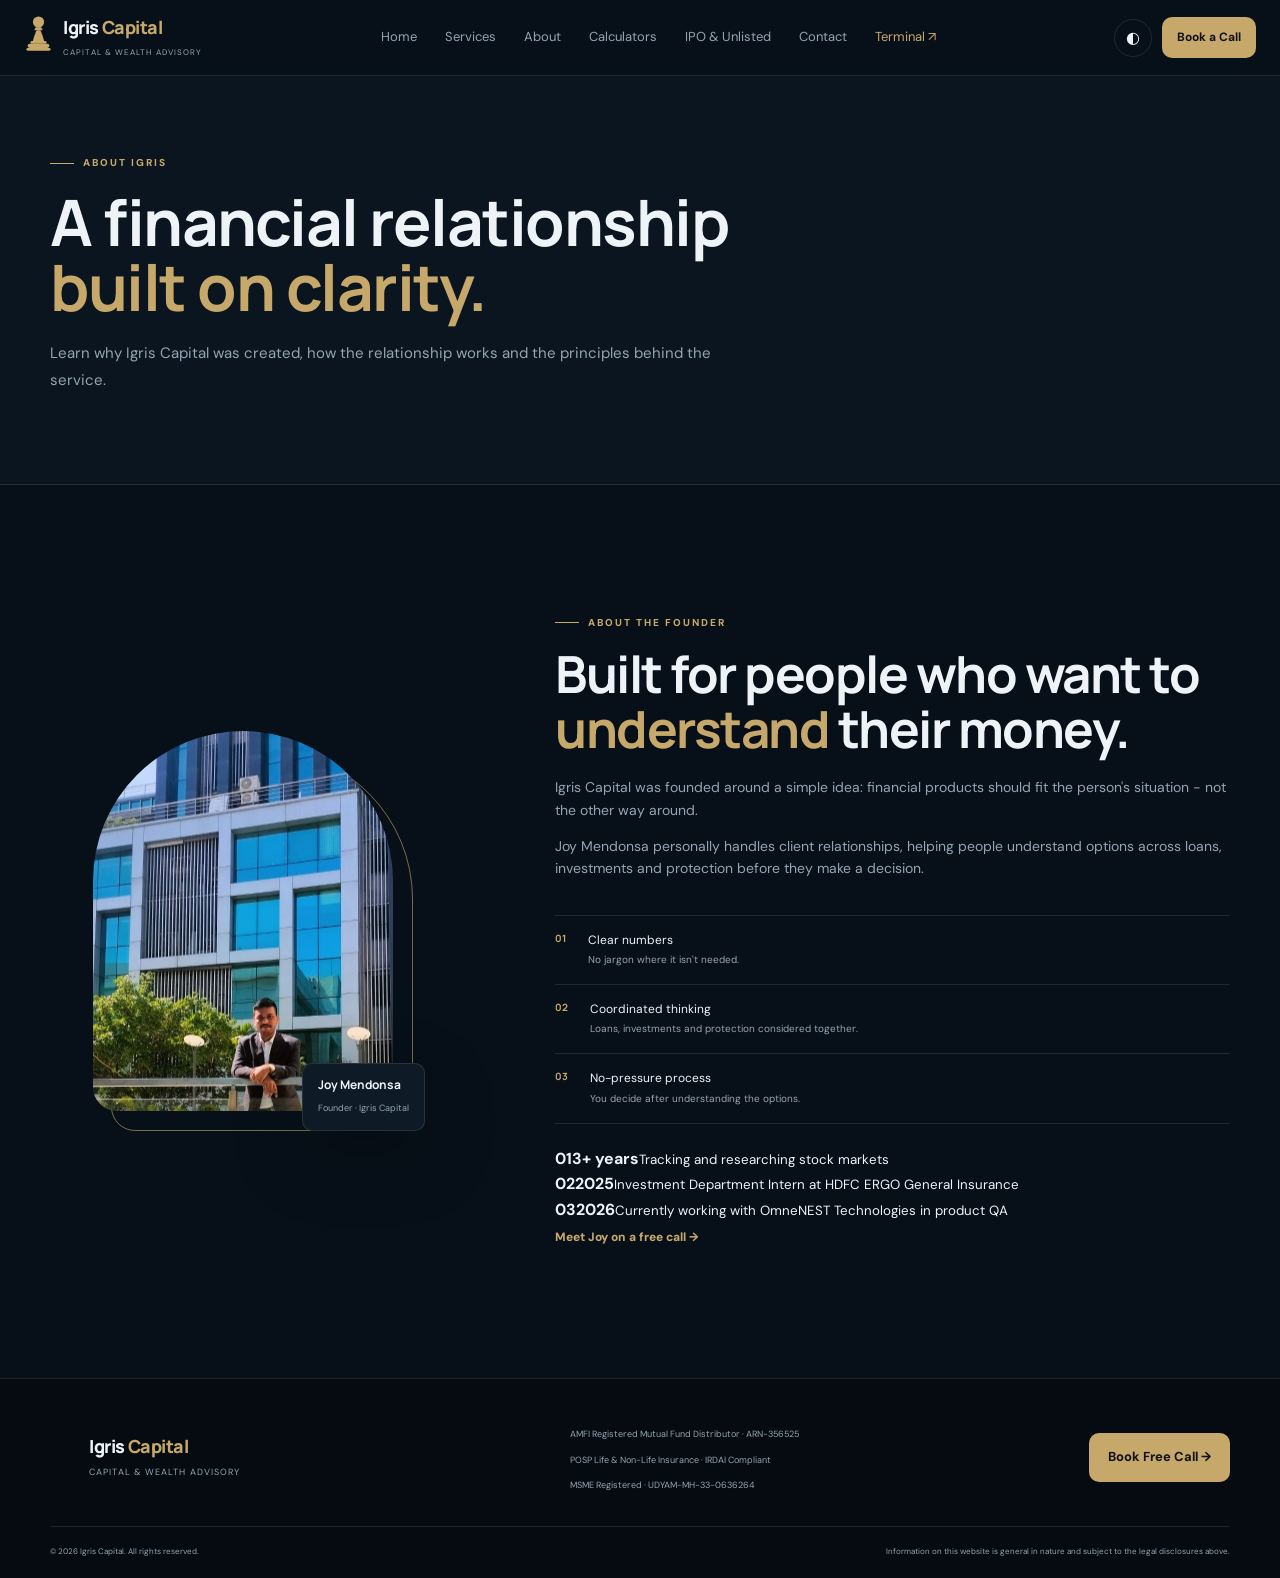
==== commit 78a4551c: "Add concise founder experience timeline" ====
--- a/about.html
+++ b/about.html
@@ -34,11 +34,11 @@
 <a class="mobile-book" href="https://calendly.com/joy-igriscapital/30min" rel="noopener">Book Free Consultation</a>
 </div><main><section class="page-title"><div class="container"><div class="eyebrow"><span></span> About Igris</div><h1>A financial relationship<br><em>built on clarity.</em></h1><p>Learn why Igris Capital was created, how the relationship works and the principles behind the service.</p></div></section><section class="about-section" id="about">
 <div class="container about-grid">
-<div class="portrait-wrap reveal"><div class="portrait-ring"></div><img alt="Joy Mendonsa, Founder of Igris Capital" src="assets/Founder.jpeg"/><div class="portrait-tag"><strong>Joy Mendonsa</strong><span>Founder · Igris Capital</span></div></div>
+<div class="portrait-wrap reveal"><div class="portrait-ring"></div><div class="portrait-photo"><img alt="Joy Mendonsa, Founder of Igris Capital" src="assets/Founder.jpeg"/></div><div class="portrait-tag"><strong>Joy Mendonsa</strong><span>Founder · Igris Capital</span></div></div>
 <div class="about-copy reveal delay-1"><div class="eyebrow"><span></span> About the founder</div><h2>Built for people who want to <em>understand</em> their money.</h2>
 <p>Igris Capital was founded around a simple idea: financial products should fit the person's situation - not the other way around.</p>
 <p>Joy Mendonsa personally handles client relationships, helping people understand options across loans, investments and protection before they make a decision.</p>
-<div class="principles"><div><b>01</b><span>Clear numbers<br/><small>No jargon where it isn't needed.</small></span></div><div><b>02</b><span>Coordinated thinking<br/><small>Loans, investments and protection considered together.</small></span></div><div><b>03</b><span>No-pressure process<br/><small>You decide after understanding the options.</small></span></div></div>
+<div class="principles"><div><b>01</b><span>Clear numbers<br/><small>No jargon where it isn't needed.</small></span></div><div><b>02</b><span>Coordinated thinking<br/><small>Loans, investments and protection considered together.</small></span></div><div><b>03</b><span>No-pressure process<br/><small>You decide after understanding the options.</small></span></div></div><div class="founder-timeline"><div><b>01</b><span><strong>3+ years</strong><small>Tracking and researching stock markets</small></span></div><div><b>02</b><span><strong>2025</strong><small>Investment Department Intern at HDFC ERGO General Insurance</small></span></div><div><b>03</b><span><strong>2026</strong><small>Currently working with OmneNEST Technologies in product QA</small></span></div></div>
 <a class="text-link" href="https://calendly.com/joy-igriscapital/30min" rel="noopener">Meet Joy on a free call →</a>
 </div>
 </div>
--- a/styles.css
+++ b/styles.css
@@ -9,11 +9,11 @@
 .hero{padding:150px 0 60px;min-height:760px;overflow:hidden;position:relative}.hero:before{content:"";position:absolute;width:650px;height:650px;right:-220px;top:60px;border-radius:50%;background:radial-gradient(circle,rgba(199,168,107,.13),transparent 68%);pointer-events:none}.hero-grid{width:min(1180px,calc(100% - 48px));margin:auto;display:grid;grid-template-columns:1.04fr .96fr;gap:60px;align-items:center}.eyebrow{font-size:10px;letter-spacing:2px;text-transform:uppercase;color:var(--accent);font-weight:800;display:flex;align-items:center;gap:9px}.eyebrow span{width:24px;height:1px;background:var(--accent)}h1,h2,h3{font-family:"Manrope";margin:0;letter-spacing:-1.5px}h1{font-size:clamp(48px,6.2vw,82px);line-height:.98;margin:20px 0 25px}h1 em,h2 em{color:var(--accent);font-style:normal}.lead{font-size:17px;line-height:1.8;color:var(--muted);max-width:630px}.actions{display:flex;gap:12px;flex-wrap:wrap;margin:30px 0 18px}.hero-note{font-size:11px;color:var(--muted)}.hero-note span{color:var(--accent)}
 .hero-visual{min-height:500px;position:relative;display:flex;align-items:center;justify-content:center}.hero-pawn{width:220px;height:318px;display:grid;place-items:center;filter:drop-shadow(0 30px 45px rgba(0,0,0,.28));z-index:2}.hero-pawn svg{width:100%;height:100%;fill:var(--accent)}.orbit{position:absolute;border:1px solid rgba(199,168,107,.25);border-radius:50%;transform:rotate(-17deg)}.orbit-1{width:390px;height:190px}.orbit-2{width:510px;height:245px;opacity:.55;transform:rotate(28deg)}.floating-card{position:absolute;z-index:4;background:color-mix(in srgb,var(--card) 88%,transparent);backdrop-filter:blur(12px);border:1px solid var(--line);box-shadow:var(--shadow);padding:15px 17px;border-radius:13px;min-width:180px}.floating-card small,.result-main small,.calc-title small,.form-head small,.data-card small{display:block;font-size:9px;letter-spacing:1.5px;color:var(--muted);font-weight:800}.floating-card strong{display:block;font:800 27px/1.2 "Manrope";margin:4px 0}.floating-card span{font-size:10px;color:var(--muted)}.fc-a{left:0;top:70px}.fc-b{right:0;top:160px}.fc-c{left:40px;bottom:45px}
 .stats-bar{width:min(1180px,calc(100% - 48px));margin:55px auto 0;border:1px solid var(--line);border-radius:16px;display:grid;grid-template-columns:repeat(4,1fr);background:var(--card)}.stats-bar div{padding:20px 22px;border-right:1px solid var(--line)}.stats-bar div:last-child{border-right:0}.stats-bar strong{display:block;font:800 25px "Manrope";color:var(--accent)}.stats-bar span{display:block;font-size:10px;color:var(--muted);margin-top:3px}
-.trust-strip{border-top:1px solid var(--line);border-bottom:1px solid var(--line);padding:25px 0;background:var(--bg2)}.section-kicker{font-size:9px;text-transform:uppercase;letter-spacing:2px;color:var(--muted);margin-bottom:15px}.trust-grid{display:grid;grid-template-columns:repeat(6,1fr);gap:0}.trust-grid div{padding:8px 16px;border-right:1px solid var(--line)}.trust-grid div:first-child{padding-left:0}.trust-grid div:last-child{border:0}.trust-grid b{font:800 12px "Manrope";display:block}.trust-grid span{font-size:9px;color:var(--muted)}
+.trust-strip{border-top:1px solid var(--line);border-bottom:1px solid var(--line);padding:25px 0;background:var(--bg2)}.section-kicker{font-size:9px;text-transform:uppercase;letter-spacing:2px;color:var(--muted);margin-bottom:15px}.trust-grid{display:grid;grid-template-columns:repeat(6,1fr);gap:1px;background:var(--line);border:1px solid var(--line)}.trust-grid div{padding:16px;background:var(--bg2);border:0;min-height:82px;display:flex;flex-direction:column;justify-content:center}.trust-grid div:first-child{padding-left:16px}.trust-grid div:last-child{border:0}.trust-grid b{font:800 12px "Manrope";display:block}.trust-grid span{font-size:9px;color:var(--muted)}
 .section{padding:120px 0}.section-head{display:grid;grid-template-columns:1fr .75fr;gap:60px;align-items:end;margin-bottom:55px}.section-head h2{font-size:clamp(35px,4vw,56px);line-height:1.05;margin-top:16px}.section-head>p{color:var(--muted);font-size:14px;line-height:1.8}
 .service-grid{display:grid;grid-template-columns:repeat(2,1fr);gap:15px}.service-card{border:1px solid var(--line);background:var(--card);padding:30px;border-radius:16px;position:relative;min-height:310px;transition:.25s}.service-card:hover{transform:translateY(-5px);box-shadow:var(--shadow)}.service-card.featured{border-color:rgba(199,168,107,.45)}.service-no{position:absolute;right:22px;top:22px;font:700 11px "Manrope";color:var(--muted)}.icon{font-size:26px;color:var(--accent);margin-bottom:25px}.service-card h3{font-size:24px;margin-bottom:10px}.service-card p{color:var(--muted);font-size:13px;max-width:480px}.chips{display:flex;gap:7px;flex-wrap:wrap;margin:20px 0}.chips span{font-size:9px;padding:5px 8px;border:1px solid var(--line);border-radius:20px;color:var(--muted)}.service-card>a,.tool-card,.text-link,.data-card a{color:var(--accent);font-size:12px;font-weight:800}
 .tools-section,.process-section,.secondary-pages{padding:105px 0;background:var(--bg2);border-top:1px solid var(--line);border-bottom:1px solid var(--line)}.tool-grid{display:grid;grid-template-columns:repeat(3,1fr);gap:15px}.tool-card{display:flex;gap:18px;padding:26px;background:var(--card);border:1px solid var(--line);border-radius:14px;color:var(--text);transition:.2s}.tool-card:hover{border-color:rgba(199,168,107,.45);transform:translateY(-4px)}.tool-icon{color:var(--accent);font:700 27px "Manrope"}.tool-card small{font-size:9px;letter-spacing:1.4px;color:var(--muted)}.tool-card h3{font-size:19px;margin:5px 0}.tool-card p{font-size:12px;color:var(--muted);line-height:1.7;margin:0}
-.about-section{padding:130px 0}.about-grid{display:grid;grid-template-columns:.75fr 1.25fr;gap:100px;align-items:center}.portrait-wrap{width:320px;height:400px;position:relative;justify-self:center}.portrait-wrap img{width:300px;height:380px;object-fit:cover;object-position:50% 13%;border-radius:150px 150px 24px 24px;display:block;position:relative;z-index:2;filter:saturate(.9)}.portrait-ring{position:absolute;inset:18px 0 0 18px;border:1px solid var(--accent);border-radius:150px 150px 24px 24px;opacity:.6}.portrait-tag{position:absolute;z-index:4;bottom:0;right:-12px;background:var(--card);border:1px solid var(--line);padding:12px 15px;border-radius:10px;box-shadow:var(--shadow)}.portrait-tag strong{display:block;font:700 12px "Manrope"}.portrait-tag span{font-size:9px;color:var(--muted)}.about-copy h2{font-size:clamp(36px,4vw,58px);line-height:1.08;margin:15px 0 20px}.about-copy>p{color:var(--muted);font-size:14px;max-width:690px}.principles{border-top:1px solid var(--line);margin:35px 0 22px}.principles>div{display:flex;gap:22px;padding:15px 0;border-bottom:1px solid var(--line);font-size:12px}.principles b{font:700 10px "Manrope";color:var(--accent)}.principles small{color:var(--muted)}
+.about-section{padding:130px 0}.about-grid{display:grid;grid-template-columns:.75fr 1.25fr;gap:100px;align-items:center}.portrait-wrap{width:320px;height:400px;position:relative;justify-self:center}.portrait-photo{width:300px;height:380px;overflow:hidden;border-radius:150px 150px 24px 24px;position:relative;z-index:2}.portrait-wrap img{width:300px;height:380px;object-fit:cover;object-position:50% 8%;transform:scale(2);transform-origin:50% 18%;border-radius:150px 150px 24px 24px;display:block;filter:saturate(.9)}.portrait-ring{position:absolute;inset:18px 0 0 18px;border:1px solid var(--accent);border-radius:150px 150px 24px 24px;opacity:.6}.portrait-tag{position:absolute;z-index:4;bottom:0;right:-12px;background:var(--card);border:1px solid var(--line);padding:12px 15px;border-radius:10px;box-shadow:var(--shadow)}.portrait-tag strong{display:block;font:700 12px "Manrope"}.portrait-tag span{font-size:9px;color:var(--muted)}.about-copy h2{font-size:clamp(36px,4vw,58px);line-height:1.08;margin:15px 0 20px}.about-copy>p{color:var(--muted);font-size:14px;max-width:690px}.principles{border-top:1px solid var(--line);margin:35px 0 22px}.principles>div{display:flex;gap:22px;padding:15px 0;border-bottom:1px solid var(--line);font-size:12px}.principles b{font:700 10px "Manrope";color:var(--accent)}.principles small{color:var(--muted)}
 .process-grid{display:grid;grid-template-columns:repeat(5,1fr);gap:1px;border:1px solid var(--line);background:var(--line)}.process-step{background:var(--card);padding:25px;min-height:200px}.process-step>b{font:800 11px "Manrope";color:var(--accent)}.process-step h3{font-size:17px;margin:30px 0 8px}.process-step p{font-size:11px;color:var(--muted)}
 .calculator-section{padding:125px 0}.calc-shell{border:1px solid var(--line);background:var(--card);border-radius:18px;overflow:hidden}.calc-tabs{display:flex;border-bottom:1px solid var(--line);overflow:auto}.calc-tab{flex:1;min-width:130px;padding:17px 20px;background:transparent;color:var(--muted);border:0;border-right:1px solid var(--line);font-size:11px;font-weight:800}.calc-tab.active{color:var(--accent);background:rgba(199,168,107,.07)}.calc-panel{display:none;grid-template-columns:.8fr 1.2fr}.calc-panel.active{display:grid}.calc-inputs{padding:32px;border-right:1px solid var(--line)}.calc-title{margin-bottom:28px}.calc-title h3{font-size:25px;margin:6px 0}.calc-title p{color:var(--muted);font-size:11px}.calc-inputs label{display:block;font-size:10px;color:var(--muted);font-weight:700;margin:14px 0}.input-wrap{display:flex;align-items:center;border:1px solid var(--line);border-radius:9px;margin-top:6px;background:var(--bg);color:var(--muted)}.input-wrap span{padding:0 11px;font-size:11px}.input-wrap input{width:100%;border:0;outline:0;background:transparent;color:var(--text);padding:12px 8px;font-size:13px}.toggle-line{display:flex!important;align-items:center;gap:8px;color:var(--text)!important;margin-top:24px!important}.toggle-line input{accent-color:var(--accent)}.calc-result{padding:32px;display:flex;flex-direction:column;justify-content:center}.result-main{border-bottom:1px solid var(--line);padding-bottom:24px}.result-main strong{display:block;font:800 clamp(36px,4vw,56px) "Manrope";color:var(--accent);letter-spacing:-2px;margin:7px 0}.result-main span{font-size:10px;color:var(--muted)}.result-grid{display:grid;grid-template-columns:repeat(3,1fr);gap:12px;margin:20px 0}.result-grid div{border:1px solid var(--line);padding:13px;border-radius:9px}.result-grid small{display:block;color:var(--muted);font-size:9px}.result-grid b{display:block;margin-top:5px;font:700 13px "Manrope"}.calc-note{font-size:9px;color:var(--muted);margin-top:12px}.mini-chart{height:100px;display:flex;align-items:end;gap:8px;margin-top:18px;border-bottom:1px solid var(--line);padding:0 5px}.bar-wrap{height:100%;display:flex;align-items:end;flex:1;gap:1px;position:relative}.bar-returns{background:var(--accent);opacity:.75;width:50%}.bar-invested{background:var(--muted);opacity:.45;width:50%}.bar-yr{position:absolute;bottom:-20px;left:0;font-size:7px;color:var(--muted)}
 .data-page-grid{display:grid;grid-template-columns:repeat(3,1fr);gap:15px}.data-card{padding:28px;background:var(--card);border:1px solid var(--line);border-radius:14px}.data-card h3{font-size:22px;margin:12px 0}.data-card p{font-size:12px;color:var(--muted);min-height:62px}.data-card span{font-size:10px;color:var(--muted)}
@@ -21,8 +21,8 @@
 .legal-section{padding:20px 0 80px;background:var(--bg2)}.legal-grid{border-top:1px solid var(--line)}details{border-bottom:1px solid var(--line)}summary{list-style:none;cursor:pointer;padding:20px 0;font:700 15px "Manrope"}summary::-webkit-details-marker{display:none}.legal-content{max-width:900px;padding:0 0 25px;color:var(--muted);font-size:11px;line-height:1.8}.legal-content h4{color:var(--text);font-size:12px;margin:18px 0 4px}
 footer{border-top:1px solid var(--line);padding:40px 0 20px;background:#050b11}.footer-top{display:grid;grid-template-columns:1fr 1fr auto;gap:30px;align-items:center}.footer-top small{font-size:9px;color:var(--muted);line-height:1.8}.footer-bottom{border-top:1px solid var(--line);margin-top:30px;padding-top:18px;display:flex;justify-content:space-between;font-size:8px;color:var(--muted)}
 .reveal{opacity:0;transform:translateY(18px);transition:opacity .7s ease,transform .7s ease}.reveal.show{opacity:1;transform:none}.delay-1{transition-delay:.08s}.delay-2{transition-delay:.16s}.delay-3{transition-delay:.24s}
-@media(max-width:1000px){.desktop-nav{gap:16px}.header-actions .btn{display:none}.hero-grid{grid-template-columns:1fr}.hero-visual{min-height:430px;order:-1}.hero-copy{text-align:center}.eyebrow{justify-content:center}.lead{margin:auto}.actions{justify-content:center}.hero-note{text-align:center}.trust-grid{grid-template-columns:repeat(3,1fr)}.trust-grid div:nth-child(3){border:0}.section-head{grid-template-columns:1fr}.tool-grid,.data-page-grid{grid-template-columns:1fr}.about-grid{grid-template-columns:1fr;gap:55px}.portrait-wrap{justify-self:center}.process-grid{grid-template-columns:repeat(2,1fr)}.process-step:last-child{grid-column:span 2}.contact-grid{grid-template-columns:1fr;gap:50px}.calc-panel.active{grid-template-columns:1fr}.calc-inputs{border-right:0;border-bottom:1px solid var(--line)}}
-@media(max-width:720px){.container,.hero-grid,.stats-bar{width:min(100% - 30px,1180px)}.site-header{height:68px;padding:0 15px}.desktop-nav{display:none}.theme-btn{display:none}.menu-btn{display:block}.mobile-menu{position:fixed;z-index:90;top:68px;left:12px;right:12px;background:var(--card);border:1px solid var(--line);border-radius:12px;padding:10px;display:none;flex-direction:column;box-shadow:var(--shadow)}.mobile-menu.open{display:flex}.mobile-menu a{padding:12px;border-bottom:1px solid var(--line);font-size:13px}.mobile-menu a:last-child{border:0}.mobile-book{color:var(--accent)}.hero{padding-top:120px;min-height:auto}.hero-visual{min-height:360px}.hero-pawn{width:150px;height:220px}.orbit-1{width:280px;height:140px}.orbit-2{width:340px;height:170px}.floating-card{min-width:135px;padding:10px}.floating-card strong{font-size:20px}.floating-card span{display:none}.fc-a{left:0;top:30px}.fc-b{right:0;top:95px}.fc-c{left:5px;bottom:20px}.stats-bar{grid-template-columns:1fr 1fr}.stats-bar div:nth-child(2){border-right:0}.stats-bar div:nth-child(-n+2){border-bottom:1px solid var(--line)}.trust-grid{grid-template-columns:1fr 1fr}.trust-grid div{border-bottom:1px solid var(--line)}.section,.calculator-section,.contact-section,.about-section{padding:80px 0}.service-grid{grid-template-columns:1fr}.service-card{min-height:auto}.process-grid{grid-template-columns:1fr}.process-step:last-child{grid-column:auto}.result-grid{grid-template-columns:1fr 1fr}.form-row{grid-template-columns:1fr}.footer-top{grid-template-columns:1fr}.footer-bottom{flex-direction:column;gap:8px}h1{font-size:48px}.section-head h2{font-size:40px}}
+@media(max-width:1000px){.desktop-nav{gap:16px}.header-actions .btn{display:none}.hero-grid{grid-template-columns:1fr}.hero-visual{min-height:430px;order:-1}.hero-copy{text-align:center}.eyebrow{justify-content:center}.lead{margin:auto}.actions{justify-content:center}.hero-note{text-align:center}.trust-grid{grid-template-columns:repeat(2,1fr)}.trust-grid div{min-height:92px}.section-head{grid-template-columns:1fr}.tool-grid,.data-page-grid{grid-template-columns:1fr}.about-grid{grid-template-columns:1fr;gap:55px}.portrait-wrap{justify-self:center}.process-grid{grid-template-columns:repeat(2,1fr)}.process-step:last-child{grid-column:span 2}.contact-grid{grid-template-columns:1fr;gap:50px}.calc-panel.active{grid-template-columns:1fr}.calc-inputs{border-right:0;border-bottom:1px solid var(--line)}}
+@media(max-width:720px){.container,.hero-grid,.stats-bar{width:min(100% - 30px,1180px)}.site-header{height:68px;padding:0 15px}.desktop-nav{display:none}.theme-btn{display:none}.menu-btn{display:block}.mobile-menu{position:fixed;z-index:90;top:68px;left:12px;right:12px;background:var(--card);border:1px solid var(--line);border-radius:12px;padding:10px;display:none;flex-direction:column;box-shadow:var(--shadow)}.mobile-menu.open{display:flex}.mobile-menu a{padding:12px;border-bottom:1px solid var(--line);font-size:13px}.mobile-menu a:last-child{border:0}.mobile-book{color:var(--accent)}.hero{padding-top:120px;min-height:auto}.hero-visual{min-height:360px}.hero-pawn{width:150px;height:220px}.orbit-1{width:280px;height:140px}.orbit-2{width:340px;height:170px}.floating-card{min-width:135px;padding:10px}.floating-card strong{font-size:20px}.floating-card span{display:none}.fc-a{left:0;top:30px}.fc-b{right:0;top:95px}.fc-c{left:5px;bottom:20px}.stats-bar{grid-template-columns:1fr 1fr}.stats-bar div:nth-child(2){border-right:0}.stats-bar div:nth-child(-n+2){border-bottom:1px solid var(--line)}.trust-grid{grid-template-columns:1fr 1fr}.section,.calculator-section,.contact-section,.about-section{padding:80px 0}.service-grid{grid-template-columns:1fr}.service-card{min-height:auto}.process-grid{grid-template-columns:1fr}.process-step:last-child{grid-column:auto}.result-grid{grid-template-columns:1fr 1fr}.form-row{grid-template-columns:1fr}.footer-top{grid-template-columns:1fr}.footer-bottom{flex-direction:column;gap:8px}h1{font-size:48px}.section-head h2{font-size:40px}}
 @media(prefers-reduced-motion:reduce){html{scroll-behavior:auto}.reveal{transition:none}.btn,.service-card,.tool-card{transition:none}}
 
 /* Igris v2 — cleaner homepage + dedicated service/market pages */
